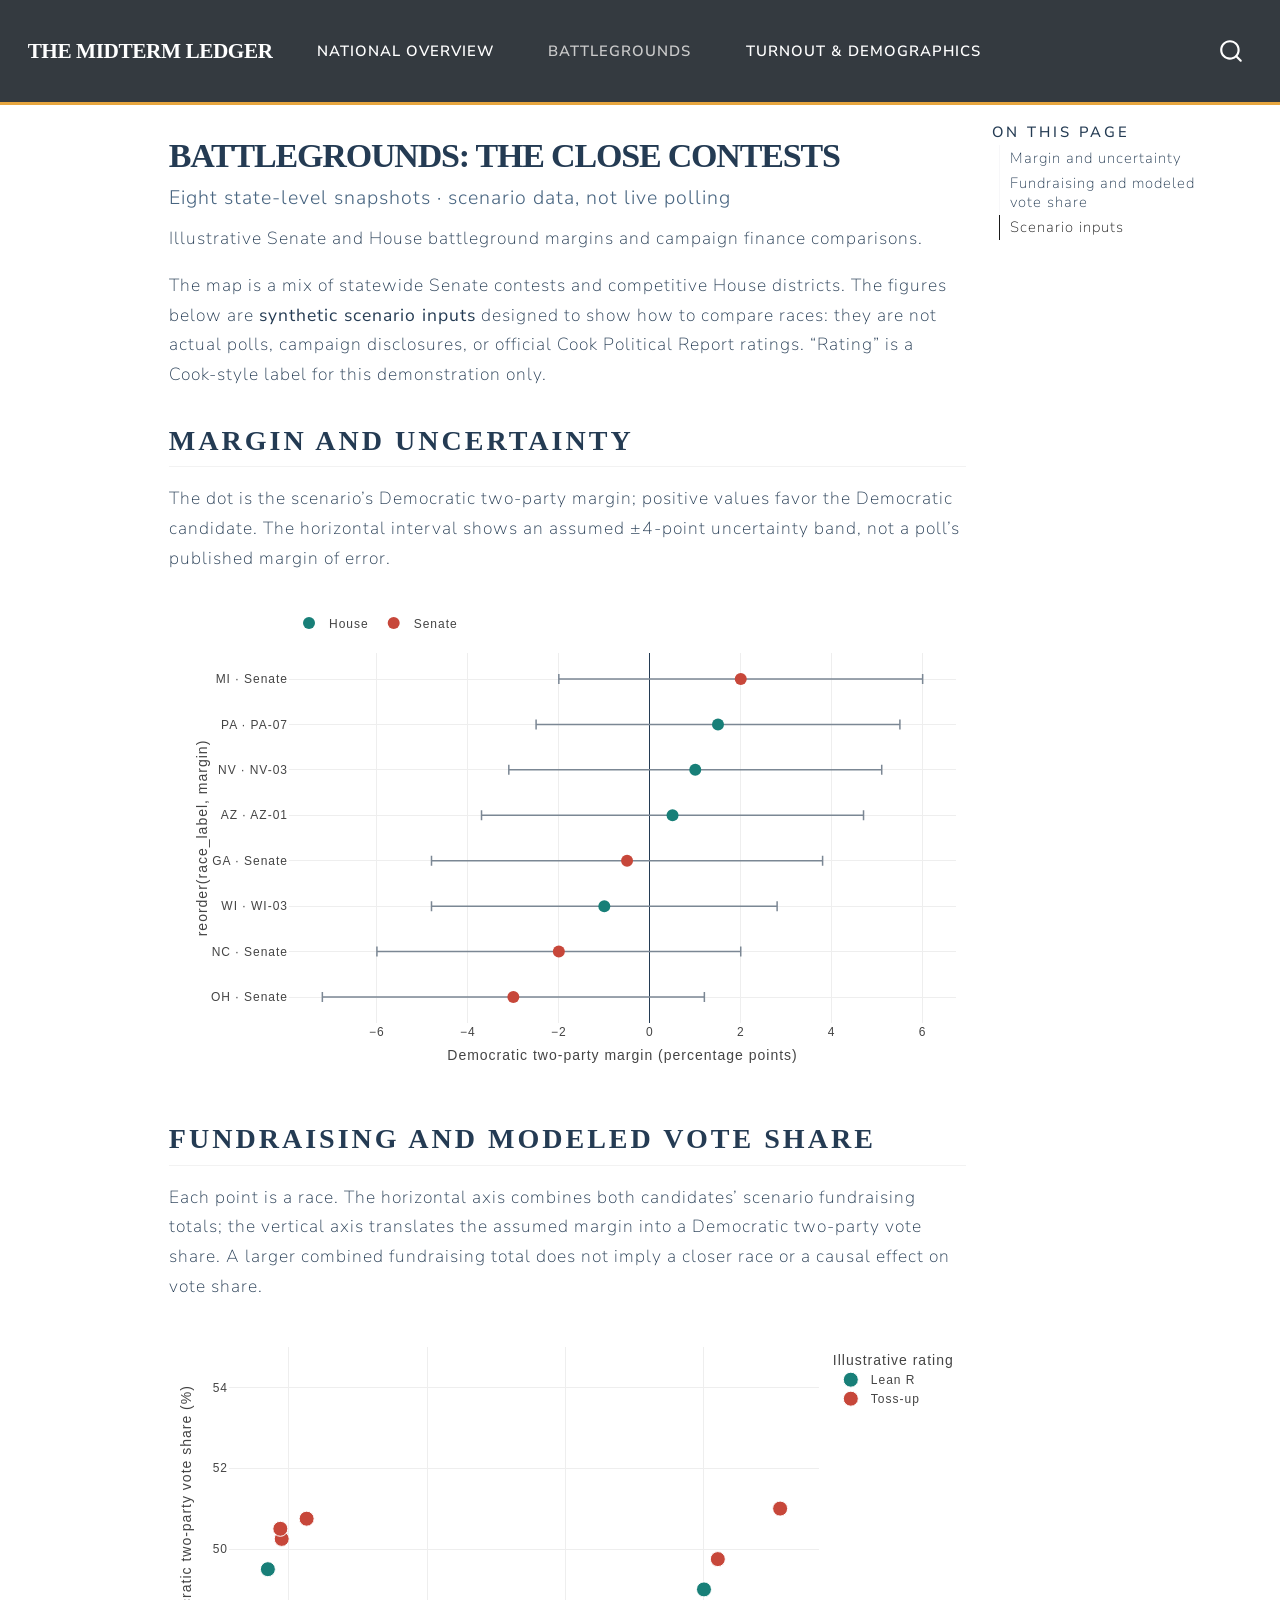
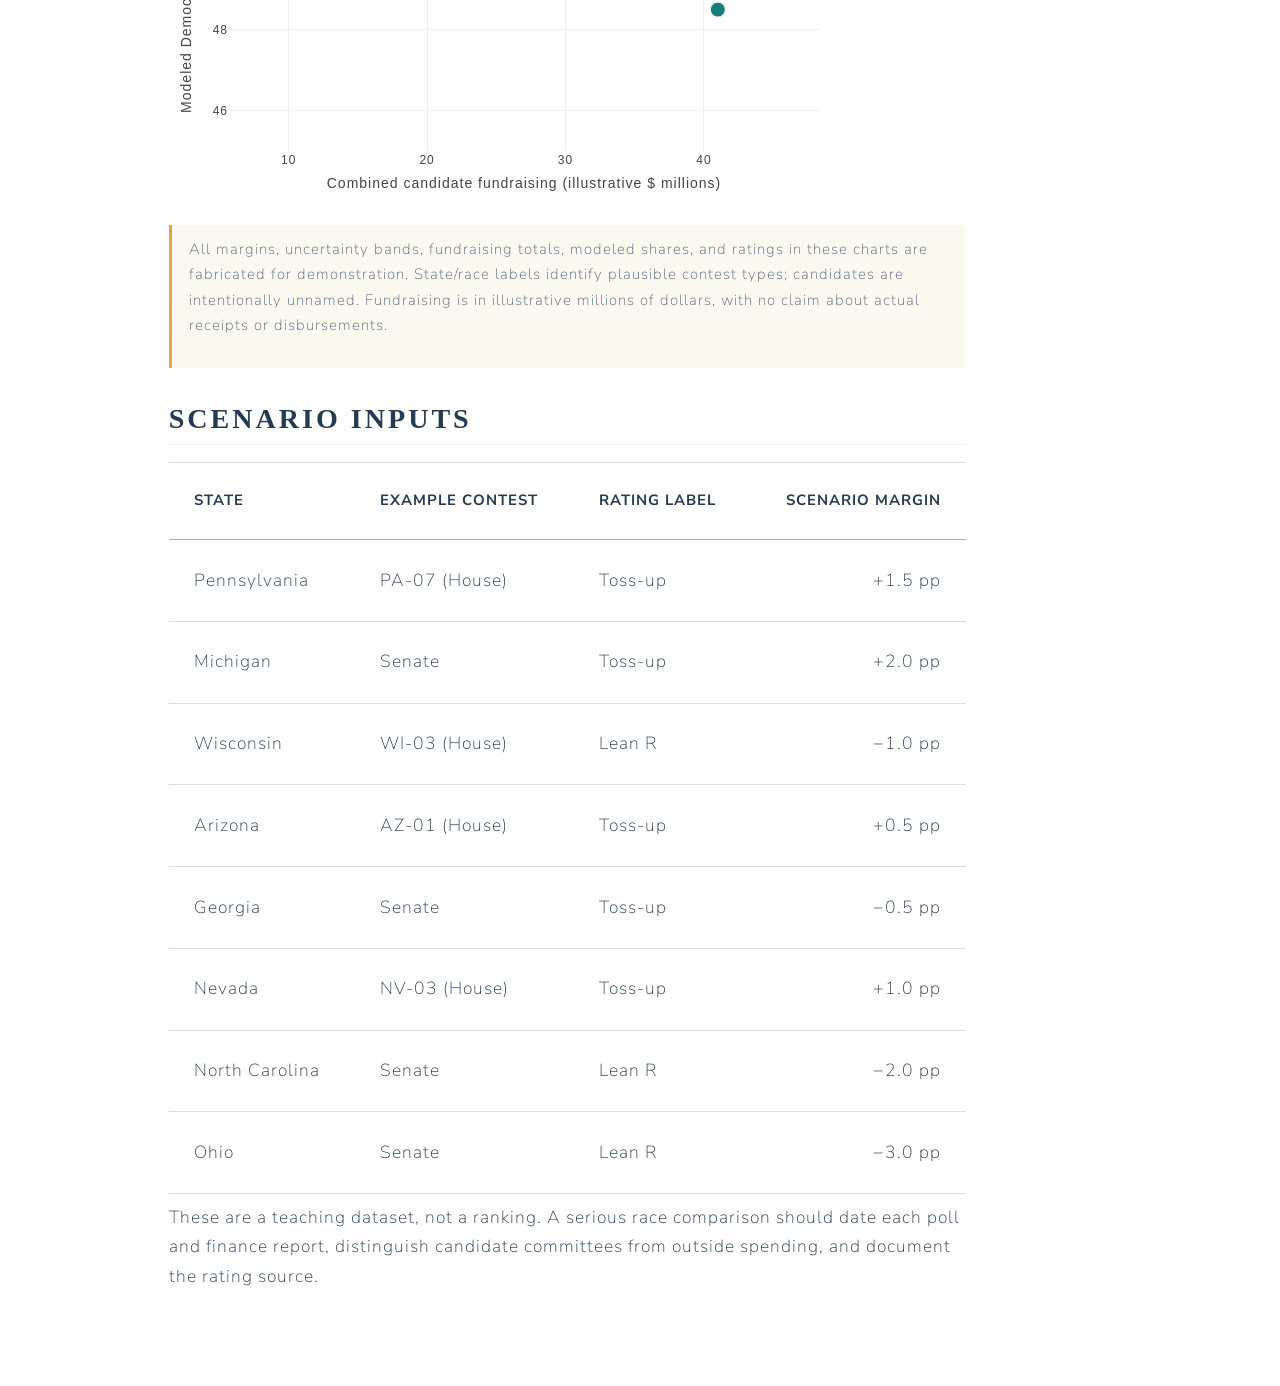
==== docs/swing-states.html @ 1128960f "Build 2026 midterm elections website" ====
<!DOCTYPE html>
<html xmlns="http://www.w3.org/1999/xhtml" lang="en" xml:lang="en"><head>

<meta charset="utf-8">
<meta name="generator" content="quarto-1.10.19">

<meta name="viewport" content="width=device-width, initial-scale=1.0, user-scalable=yes">

<meta name="description" content="Illustrative Senate and House battleground margins and campaign finance comparisons.">

<title>Battlegrounds: the close contests – The Midterm Ledger</title>
<style>
/* Default styles provided by pandoc.
** See https://pandoc.org/MANUAL.html#variables-for-html for config info.
*/
span.smallcaps{font-variant: small-caps;}
div.columns{display: flex; gap: 1.5em;}
div.column{flex: auto;}
@media screen {
div.columns{gap: min(4vw, 1.5em);}
div.column{overflow-x: auto;}
}
div.hanging-indent{margin-left: 1.5em; text-indent: -1.5em;}
ul.task-list{list-style: none;}
ul.task-list li input[type="checkbox"] {
  width: 0.8em;
  margin: 0 0.8em 0.2em -1em; /* quarto-specific, see https://github.com/quarto-dev/quarto-cli/issues/4556 */ 
  vertical-align: middle;
}
</style>


<script src="site_libs/quarto-nav/quarto-nav.js"></script>
<script src="site_libs/quarto-nav/headroom.min.js"></script>
<script src="site_libs/clipboard/clipboard.min.js"></script>
<script src="site_libs/quarto-search/autocomplete.umd.js"></script>
<script src="site_libs/quarto-search/fuse.min.js"></script>
<script src="site_libs/quarto-search/quarto-search.js"></script>
<meta name="quarto:offset" content="./">
<script src="site_libs/quarto-html/quarto.js" type="module"></script>
<script src="site_libs/quarto-html/tabsets/tabsets.js" type="module"></script>
<script src="site_libs/quarto-html/popper.min.js"></script>
<script src="site_libs/quarto-html/tippy.umd.min.js"></script>
<script src="site_libs/quarto-html/anchor.min.js"></script>
<link href="site_libs/quarto-html/tippy.css" rel="stylesheet">
<link href="site_libs/quarto-html/quarto-syntax-highlighting-bf27225e3a48a9273f3daa8f8e829971.css" rel="stylesheet" id="quarto-text-highlighting-styles">
<script src="site_libs/bootstrap/bootstrap.min.js"></script>
<link href="site_libs/bootstrap/bootstrap-icons.css" rel="stylesheet">
<link href="site_libs/bootstrap/bootstrap-d7e0290b3fc2315b96b3f04ffe1fc430.min.css" rel="stylesheet" append-hash="true" id="quarto-bootstrap" data-mode="light">
<script id="quarto-search-options" type="application/json">{
  "location": "navbar",
  "copy-button": false,
  "collapse-after": 3,
  "panel-placement": "end",
  "type": "overlay",
  "limit": 50,
  "keyboard-shortcut": [
    "f",
    "/",
    "s"
  ],
  "show-item-context": false,
  "language": {
    "search-no-results-text": "No results",
    "search-matching-documents-text": "matching documents",
    "search-copy-link-title": "Copy link to search",
    "search-hide-matches-text": "Hide additional matches",
    "search-more-match-text": "more match in this document",
    "search-more-matches-text": "more matches in this document",
    "search-clear-button-title": "Clear",
    "search-text-placeholder": "",
    "search-detached-cancel-button-title": "Cancel",
    "search-submit-button-title": "Submit",
    "search-label": "Search"
  }
}</script>
<link href="site_libs/htmltools-fill-0.5.9/fill.css" rel="stylesheet">
<script src="site_libs/htmlwidgets-1.6.4/htmlwidgets.js"></script>
<script src="site_libs/plotly-binding-4.12.1/plotly.js"></script>
<script src="site_libs/typedarray-0.1/typedarray.min.js"></script>
<script src="site_libs/jquery-3.5.1/jquery.min.js"></script>
<link href="site_libs/crosstalk-1.2.2/css/crosstalk.min.css" rel="stylesheet">
<script src="site_libs/crosstalk-1.2.2/js/crosstalk.min.js"></script>
<link href="site_libs/plotly-htmlwidgets-css-2.25.2/plotly-htmlwidgets.css" rel="stylesheet">
<script src="site_libs/plotly-main-2.25.2/plotly-latest.min.js"></script>


<link rel="stylesheet" href="styles.css">
</head>

<body class="nav-fixed quarto-light">

<div id="quarto-search-results"></div>
  <header id="quarto-header" class="headroom fixed-top">
    <nav class="navbar navbar-expand-lg " data-bs-theme="dark">
      <div class="navbar-container container-fluid">
      <div class="navbar-brand-container mx-auto">
    <a class="navbar-brand" href="./index.html">
    <span class="navbar-title">The Midterm Ledger</span>
    </a>
  </div>
            <div id="quarto-search" class="" title="Search"></div>
          <button class="navbar-toggler" type="button" data-bs-toggle="collapse" data-bs-target="#navbarCollapse" aria-controls="navbarCollapse" role="menu" aria-expanded="false" aria-label="Toggle navigation" onclick="if (window.quartoToggleHeadroom) { window.quartoToggleHeadroom(); }">
  <span class="navbar-toggler-icon"></span>
</button>
          <div class="collapse navbar-collapse" id="navbarCollapse">
            <ul class="navbar-nav navbar-nav-scroll me-auto">
  <li class="nav-item">
    <a class="nav-link" href="./index.html"> 
<span class="menu-text">National overview</span></a>
  </li>  
  <li class="nav-item">
    <a class="nav-link active" href="./swing-states.html" aria-current="page"> 
<span class="menu-text">Battlegrounds</span></a>
  </li>  
  <li class="nav-item">
    <a class="nav-link" href="./turnout-demographics.html"> 
<span class="menu-text">Turnout &amp; demographics</span></a>
  </li>  
</ul>
          </div> <!-- /navcollapse -->
            <div class="quarto-navbar-tools">
</div>
      </div> <!-- /container-fluid -->
    </nav>
</header>
<!-- content -->
<div id="quarto-content" class="quarto-container page-columns page-rows-contents page-layout-article page-navbar">
<!-- sidebar -->
<!-- margin-sidebar -->
    <div id="quarto-margin-sidebar" class="sidebar margin-sidebar">
        <nav id="TOC" role="doc-toc" class="toc-active">
    <h2 id="toc-title">On this page</h2>
   
  <ul>
  <li><a href="#margin-and-uncertainty" id="toc-margin-and-uncertainty" class="nav-link active" data-scroll-target="#margin-and-uncertainty">Margin and uncertainty</a></li>
  <li><a href="#fundraising-and-modeled-vote-share" id="toc-fundraising-and-modeled-vote-share" class="nav-link" data-scroll-target="#fundraising-and-modeled-vote-share">Fundraising and modeled vote share</a></li>
  <li><a href="#scenario-inputs" id="toc-scenario-inputs" class="nav-link" data-scroll-target="#scenario-inputs">Scenario inputs</a></li>
  </ul>
</nav>
    </div>
<!-- main -->
<main class="content" id="quarto-document-content">

<header id="title-block-header" class="quarto-title-block default">
<div class="quarto-title">
<h1 class="title">Battlegrounds: the close contests</h1>
<p class="subtitle lead">Eight state-level snapshots · scenario data, not live polling</p>
</div>

<div>
  <div class="description">
    Illustrative Senate and House battleground margins and campaign finance comparisons.
  </div>
</div>


<div class="quarto-title-meta">

    
  
    
  </div>
  


</header>


<p>The map is a mix of statewide Senate contests and competitive House districts. The figures below are <strong>synthetic scenario inputs</strong> designed to show how to compare races: they are not actual polls, campaign disclosures, or official Cook Political Report ratings. “Rating” is a Cook-style label for this demonstration only.</p>
<section id="margin-and-uncertainty" class="level2">
<h2 class="anchored" data-anchor-id="margin-and-uncertainty">Margin and uncertainty</h2>
<p>The dot is the scenario’s Democratic two-party margin; positive values favor the Democratic candidate. The horizontal interval shows an assumed ±4-point uncertainty band, not a poll’s published margin of error.</p>
<div class="cell">
<div class="cell-output-display">
<div class="plotly html-widget html-fill-item" id="htmlwidget-a8d7ddca98f456af5743" style="width:100%;height:464px;"></div>
<script type="application/json" data-for="htmlwidget-a8d7ddca98f456af5743">{"x":{"visdat":{"238b225c654f":["function () ","plotlyVisDat"]},"cur_data":"238b225c654f","attrs":{"238b225c654f":{"x":{},"y":{},"mode":"markers","error_x":{"type":"data","array":[4,3.7999999999999998,4.2000000000000002,4.0999999999999996,4,4.2999999999999998,4,4.2000000000000002],"visible":true,"color":"#7b8794","thickness":1.5,"width":5},"marker":{"size":12},"text":{},"hoverinfo":"text","color":{},"colors":["#c7473a","#187f78"],"alpha_stroke":1,"sizes":[10,100],"spans":[1,20],"type":"scatter"}},"layout":{"margin":{"b":40,"l":120,"t":25,"r":10},"xaxis":{"domain":[0,1],"automargin":true,"title":"Democratic two-party margin (percentage points)","zeroline":true,"zerolinecolor":"#243b53"},"yaxis":{"domain":[0,1],"automargin":true,"title":"reorder(race_label, margin)","type":"category","categoryorder":"array","categoryarray":["OH · Senate","NC · Senate","WI · WI-03","GA · Senate","AZ · AZ-01","NV · NV-03","PA · PA-07","MI · Senate"]},"legend":{"orientation":"h","x":0,"y":1.1200000000000001},"hovermode":"closest","showlegend":true},"source":"A","config":{"modeBarButtonsToAdd":["hoverclosest","hovercompare"],"showSendToCloud":false,"displayModeBar":false,"responsive":true},"data":[{"x":[1.5,-1,0.5,1],"y":["PA · PA-07","WI · WI-03","AZ · AZ-01","NV · NV-03"],"mode":"markers","error_x":{"color":"#7b8794","type":"data","array":[4,3.7999999999999998,4.2000000000000002,4.0999999999999996],"visible":true,"thickness":1.5,"width":5},"marker":{"color":"rgba(24,127,120,1)","size":12,"line":{"color":"rgba(24,127,120,1)"}},"text":["PA · PA-07<br>Scenario Democratic margin: +1.5 pp<br>Assumed uncertainty: ±4 pp<br>Illustrative rating: Toss-up","WI · WI-03<br>Scenario Democratic margin: -1 pp<br>Assumed uncertainty: ±4.2 pp<br>Illustrative rating: Lean R","AZ · AZ-01<br>Scenario Democratic margin: +0.5 pp<br>Assumed uncertainty: ±4.1 pp<br>Illustrative rating: Toss-up","NV · NV-03<br>Scenario Democratic margin: +1 pp<br>Assumed uncertainty: ±4.3 pp<br>Illustrative rating: Toss-up"],"hoverinfo":["text","text","text","text"],"type":"scatter","name":"House","textfont":{"color":"rgba(24,127,120,1)"},"error_y":{"color":"rgba(24,127,120,1)"},"line":{"color":"rgba(24,127,120,1)"},"xaxis":"x","yaxis":"y","frame":null},{"x":[2,-0.5,-2,-3],"y":["MI · Senate","GA · Senate","NC · Senate","OH · Senate"],"mode":"markers","error_x":{"color":"#7b8794","type":"data","array":[4,4.2999999999999998,4,4.2000000000000002],"visible":true,"thickness":1.5,"width":5},"marker":{"color":"rgba(199,71,58,1)","size":12,"line":{"color":"rgba(199,71,58,1)"}},"text":["MI · Senate<br>Scenario Democratic margin: +2 pp<br>Assumed uncertainty: ±3.8 pp<br>Illustrative rating: Toss-up","GA · Senate<br>Scenario Democratic margin: -0.5 pp<br>Assumed uncertainty: ±4 pp<br>Illustrative rating: Toss-up","NC · Senate<br>Scenario Democratic margin: -2 pp<br>Assumed uncertainty: ±4 pp<br>Illustrative rating: Lean R","OH · Senate<br>Scenario Democratic margin: -3 pp<br>Assumed uncertainty: ±4.2 pp<br>Illustrative rating: Lean R"],"hoverinfo":["text","text","text","text"],"type":"scatter","name":"Senate","textfont":{"color":"rgba(199,71,58,1)"},"error_y":{"color":"rgba(199,71,58,1)"},"line":{"color":"rgba(199,71,58,1)"},"xaxis":"x","yaxis":"y","frame":null}],"highlight":{"on":"plotly_click","persistent":false,"dynamic":false,"selectize":false,"opacityDim":0.20000000000000001,"selected":{"opacity":1},"debounce":0},"shinyEvents":["plotly_hover","plotly_click","plotly_selected","plotly_relayout","plotly_brushed","plotly_brushing","plotly_clickannotation","plotly_doubleclick","plotly_deselect","plotly_afterplot","plotly_sunburstclick"],"base_url":"https://plot.ly"},"evals":[],"jsHooks":[]}</script>
</div>
</div>
</section>
<section id="fundraising-and-modeled-vote-share" class="level2">
<h2 class="anchored" data-anchor-id="fundraising-and-modeled-vote-share">Fundraising and modeled vote share</h2>
<p>Each point is a race. The horizontal axis combines both candidates’ scenario fundraising totals; the vertical axis translates the assumed margin into a Democratic two-party vote share. A larger combined fundraising total does not imply a closer race or a causal effect on vote share.</p>
<div class="cell">
<div class="cell-output-display">
<div class="plotly html-widget html-fill-item" id="htmlwidget-cff902f60a984673f8d8" style="width:100%;height:464px;"></div>
<script type="application/json" data-for="htmlwidget-cff902f60a984673f8d8">{"x":{"visdat":{"238b3934793b":["function () ","plotlyVisDat"]},"cur_data":"238b3934793b","attrs":{"238b3934793b":{"x":{},"y":{},"mode":"markers","text":{},"marker":{"size":15,"line":{"color":"white","width":1}},"hoverinfo":"text","color":{},"colors":["#c7473a","#187f78"],"alpha_stroke":1,"sizes":[10,100],"spans":[1,20],"type":"scatter"}},"layout":{"margin":{"b":40,"l":60,"t":20,"r":10},"xaxis":{"domain":[0,1],"automargin":true,"title":"Combined candidate fundraising (illustrative $ millions)"},"yaxis":{"domain":[0,1],"automargin":true,"title":"Modeled Democratic two-party vote share (%)","range":[45,55]},"legend":{"title":{"text":"Illustrative rating"}},"hovermode":"closest","showlegend":true},"source":"A","config":{"modeBarButtonsToAdd":["hoverclosest","hovercompare"],"showSendToCloud":false,"displayModeBar":false,"responsive":true},"data":[{"x":[8.5,40,41],"y":[49.5,49,48.5],"mode":"markers","text":["WI · WI-03<br>Combined scenario funds: $8.5m<br>Modeled Democratic share: 49.5%<br>Democratic funds: $3.8m<br>Republican funds: $4.7m","NC · Senate<br>Combined scenario funds: $40m<br>Modeled Democratic share: 49%<br>Democratic funds: $17m<br>Republican funds: $23m","OH · Senate<br>Combined scenario funds: $41m<br>Modeled Democratic share: 48.5%<br>Democratic funds: $15m<br>Republican funds: $26m"],"marker":{"color":"rgba(24,127,120,1)","size":15,"line":{"color":"white","width":1}},"hoverinfo":["text","text","text"],"type":"scatter","name":"Lean R","textfont":{"color":"rgba(24,127,120,1)"},"error_y":{"color":"rgba(24,127,120,1)"},"error_x":{"color":"rgba(24,127,120,1)"},"line":{"color":"rgba(24,127,120,1)"},"xaxis":"x","yaxis":"y","frame":null},{"x":[11.300000000000001,45.5,9.5,41,9.4000000000000004],"y":[50.75,51,50.25,49.75,50.5],"mode":"markers","text":["PA · PA-07<br>Combined scenario funds: $11.3m<br>Modeled Democratic share: 50.8%<br>Democratic funds: $5.2m<br>Republican funds: $6.1m","MI · Senate<br>Combined scenario funds: $45.5m<br>Modeled Democratic share: 51%<br>Democratic funds: $24m<br>Republican funds: $21.5m","AZ · AZ-01<br>Combined scenario funds: $9.5m<br>Modeled Democratic share: 50.2%<br>Democratic funds: $4.5m<br>Republican funds: $5m","GA · Senate<br>Combined scenario funds: $41m<br>Modeled Democratic share: 49.8%<br>Democratic funds: $19m<br>Republican funds: $22m","NV · NV-03<br>Combined scenario funds: $9.4m<br>Modeled Democratic share: 50.5%<br>Democratic funds: $5m<br>Republican funds: $4.4m"],"marker":{"color":"rgba(199,71,58,1)","size":15,"line":{"color":"white","width":1}},"hoverinfo":["text","text","text","text","text"],"type":"scatter","name":"Toss-up","textfont":{"color":"rgba(199,71,58,1)"},"error_y":{"color":"rgba(199,71,58,1)"},"error_x":{"color":"rgba(199,71,58,1)"},"line":{"color":"rgba(199,71,58,1)"},"xaxis":"x","yaxis":"y","frame":null}],"highlight":{"on":"plotly_click","persistent":false,"dynamic":false,"selectize":false,"opacityDim":0.20000000000000001,"selected":{"opacity":1},"debounce":0},"shinyEvents":["plotly_hover","plotly_click","plotly_selected","plotly_relayout","plotly_brushed","plotly_brushing","plotly_clickannotation","plotly_doubleclick","plotly_deselect","plotly_afterplot","plotly_sunburstclick"],"base_url":"https://plot.ly"},"evals":[],"jsHooks":[]}</script>
</div>
</div>
<div class="source-note">
<p>All margins, uncertainty bands, fundraising totals, modeled shares, and ratings in these charts are fabricated for demonstration. State/race labels identify plausible contest types; candidates are intentionally unnamed. Fundraising is in illustrative millions of dollars, with no claim about actual receipts or disbursements.</p>
</div>
</section>
<section id="scenario-inputs" class="level2">
<h2 class="anchored" data-anchor-id="scenario-inputs">Scenario inputs</h2>
<table class="caption-top table">
<thead>
<tr class="header">
<th style="text-align: left;">State</th>
<th style="text-align: left;">Example contest</th>
<th style="text-align: left;">Rating label</th>
<th style="text-align: right;">Scenario margin</th>
</tr>
</thead>
<tbody>
<tr class="odd">
<td style="text-align: left;">Pennsylvania</td>
<td style="text-align: left;">PA-07 (House)</td>
<td style="text-align: left;">Toss-up</td>
<td style="text-align: right;">+1.5 pp</td>
</tr>
<tr class="even">
<td style="text-align: left;">Michigan</td>
<td style="text-align: left;">Senate</td>
<td style="text-align: left;">Toss-up</td>
<td style="text-align: right;">+2.0 pp</td>
</tr>
<tr class="odd">
<td style="text-align: left;">Wisconsin</td>
<td style="text-align: left;">WI-03 (House)</td>
<td style="text-align: left;">Lean R</td>
<td style="text-align: right;">−1.0 pp</td>
</tr>
<tr class="even">
<td style="text-align: left;">Arizona</td>
<td style="text-align: left;">AZ-01 (House)</td>
<td style="text-align: left;">Toss-up</td>
<td style="text-align: right;">+0.5 pp</td>
</tr>
<tr class="odd">
<td style="text-align: left;">Georgia</td>
<td style="text-align: left;">Senate</td>
<td style="text-align: left;">Toss-up</td>
<td style="text-align: right;">−0.5 pp</td>
</tr>
<tr class="even">
<td style="text-align: left;">Nevada</td>
<td style="text-align: left;">NV-03 (House)</td>
<td style="text-align: left;">Toss-up</td>
<td style="text-align: right;">+1.0 pp</td>
</tr>
<tr class="odd">
<td style="text-align: left;">North Carolina</td>
<td style="text-align: left;">Senate</td>
<td style="text-align: left;">Lean R</td>
<td style="text-align: right;">−2.0 pp</td>
</tr>
<tr class="even">
<td style="text-align: left;">Ohio</td>
<td style="text-align: left;">Senate</td>
<td style="text-align: left;">Lean R</td>
<td style="text-align: right;">−3.0 pp</td>
</tr>
</tbody>
</table>
<p>These are a teaching dataset, not a ranking. A serious race comparison should date each poll and finance report, distinguish candidate committees from outside spending, and document the rating source.</p>


</section>

</main> <!-- /main -->
<script id="quarto-html-after-body" type="application/javascript">
  window.document.addEventListener("DOMContentLoaded", function (event) {
    const icon = "";
    const anchorJS = new window.AnchorJS();
    anchorJS.options = {
      placement: 'right',
      icon: icon
    };
    anchorJS.add('.anchored');
    const isCodeAnnotation = (el) => {
      for (const clz of el.classList) {
        if (clz.startsWith('code-annotation-')) {                     
          return true;
        }
      }
      return false;
    }
    const onCopySuccess = function(e) {
      // button target
      const button = e.trigger;
      // don't keep focus
      button.blur();
      // flash "checked"
      button.classList.add('code-copy-button-checked');
      var currentTitle = button.getAttribute("title");
      button.setAttribute("title", "Copied!");
      let tooltip;
      if (window.bootstrap) {
        button.setAttribute("data-bs-toggle", "tooltip");
        button.setAttribute("data-bs-placement", "left");
        button.setAttribute("data-bs-title", "Copied!");
        tooltip = new bootstrap.Tooltip(button, 
          { trigger: "manual", 
            customClass: "code-copy-button-tooltip",
            offset: [0, -8]});
        tooltip.show();    
      }
      setTimeout(function() {
        if (tooltip) {
          tooltip.hide();
          button.removeAttribute("data-bs-title");
          button.removeAttribute("data-bs-toggle");
          button.removeAttribute("data-bs-placement");
        }
        button.setAttribute("title", currentTitle);
        button.classList.remove('code-copy-button-checked');
      }, 1000);
      // clear code selection
      e.clearSelection();
    }
    const getTextToCopy = function(trigger) {
      const outerScaffold = trigger.parentElement.cloneNode(true);
      const codeEl = outerScaffold.querySelector('code');
      for (const childEl of codeEl.children) {
        if (isCodeAnnotation(childEl)) {
          childEl.remove();
        }
      }
      return codeEl.innerText;
    }
    const clipboard = new window.ClipboardJS('.code-copy-button:not([data-in-quarto-modal])', {
      text: getTextToCopy
    });
    clipboard.on('success', onCopySuccess);
    if (window.document.getElementById('quarto-embedded-source-code-modal')) {
      const clipboardModal = new window.ClipboardJS('.code-copy-button[data-in-quarto-modal]', {
        text: getTextToCopy,
        container: window.document.getElementById('quarto-embedded-source-code-modal')
      });
      clipboardModal.on('success', onCopySuccess);
    }
      var localhostRegex = new RegExp(/^(?:http|https):\/\/localhost\:?[0-9]*\//);
      var mailtoRegex = new RegExp(/^mailto:/);
        var filterRegex = new RegExp('/' + window.location.host + '/');
      var isInternal = (href) => {
          return filterRegex.test(href) || localhostRegex.test(href) || mailtoRegex.test(href);
      }
      // Inspect non-navigation links and adorn them if external
     var links = window.document.querySelectorAll('a[href]:not(.nav-link):not(.navbar-brand):not(.toc-action):not(.sidebar-link):not(.sidebar-item-toggle):not(.pagination-link):not(.no-external):not([aria-hidden]):not(.dropdown-item):not(.quarto-navigation-tool):not(.about-link)');
      for (var i=0; i<links.length; i++) {
        const link = links[i];
        if (!isInternal(link.href)) {
          // undo the damage that might have been done by quarto-nav.js in the case of
          // links that we want to consider external
          if (link.dataset.originalHref !== undefined) {
            link.href = link.dataset.originalHref;
          }
        }
      }
    function tippyHover(el, contentFn, onTriggerFn, onUntriggerFn) {
      const config = {
        allowHTML: true,
        maxWidth: 500,
        delay: 100,
        arrow: false,
        appendTo: function(el) {
            return el.parentElement;
        },
        interactive: true,
        interactiveBorder: 10,
        theme: 'quarto',
        placement: 'bottom-start',
      };
      if (contentFn) {
        config.content = contentFn;
      }
      if (onTriggerFn) {
        config.onTrigger = onTriggerFn;
      }
      if (onUntriggerFn) {
        config.onUntrigger = onUntriggerFn;
      }
      window.tippy(el, config); 
    }
    const noterefs = window.document.querySelectorAll('a[role="doc-noteref"]');
    for (var i=0; i<noterefs.length; i++) {
      const ref = noterefs[i];
      tippyHover(ref, function() {
        // use id or data attribute instead here
        let href = ref.getAttribute('data-footnote-href') || ref.getAttribute('href');
        try { href = new URL(href).hash; } catch {}
        const id = href.replace(/^#\/?/, "");
        const note = window.document.getElementById(id);
        if (note) {
          return note.innerHTML;
        } else {
          return "";
        }
      });
    }
    const xrefs = window.document.querySelectorAll('a.quarto-xref');
    const processXRef = (id, note) => {
      // Strip column container classes
      const stripColumnClz = (el) => {
        el.classList.remove("page-full", "page-columns");
        if (el.children) {
          for (const child of el.children) {
            stripColumnClz(child);
          }
        }
      }
      stripColumnClz(note)
      if (id === null || id.startsWith('sec-')) {
        // Special case sections, only their first couple elements
        const container = document.createElement("div");
        if (note.children && note.children.length > 2) {
          container.appendChild(note.children[0].cloneNode(true));
          for (let i = 1; i < note.children.length; i++) {
            const child = note.children[i];
            if (child.tagName === "P" && child.innerText === "") {
              continue;
            } else {
              container.appendChild(child.cloneNode(true));
              break;
            }
          }
          if (window.Quarto?.typesetMath) {
            window.Quarto.typesetMath(container);
          }
          return container.innerHTML
        } else {
          if (window.Quarto?.typesetMath) {
            window.Quarto.typesetMath(note);
          }
          return note.innerHTML;
        }
      } else {
        // Remove any anchor links if they are present
        const anchorLink = note.querySelector('a.anchorjs-link');
        if (anchorLink) {
          anchorLink.remove();
        }
        if (window.Quarto?.typesetMath) {
          window.Quarto.typesetMath(note);
        }
        if (note.classList.contains("callout")) {
          return note.outerHTML;
        } else {
          return note.innerHTML;
        }
      }
    }
    for (var i=0; i<xrefs.length; i++) {
      const xref = xrefs[i];
      tippyHover(xref, undefined, function(instance) {
        instance.disable();
        let url = xref.getAttribute('href');
        let hash = undefined; 
        if (url.startsWith('#')) {
          hash = url;
        } else {
          try { hash = new URL(url).hash; } catch {}
        }
        if (hash) {
          const id = hash.replace(/^#\/?/, "");
          const note = window.document.getElementById(id);
          if (note !== null) {
            try {
              const html = processXRef(id, note.cloneNode(true));
              instance.setContent(html);
            } finally {
              instance.enable();
              instance.show();
            }
          } else {
            // See if we can fetch this
            fetch(url.split('#')[0])
            .then(res => res.text())
            .then(html => {
              const parser = new DOMParser();
              const htmlDoc = parser.parseFromString(html, "text/html");
              const note = htmlDoc.getElementById(id);
              if (note !== null) {
                const html = processXRef(id, note);
                instance.setContent(html);
              } 
            }).finally(() => {
              instance.enable();
              instance.show();
            });
          }
        } else {
          // See if we can fetch a full url (with no hash to target)
          // This is a special case and we should probably do some content thinning / targeting
          fetch(url)
          .then(res => res.text())
          .then(html => {
            const parser = new DOMParser();
            const htmlDoc = parser.parseFromString(html, "text/html");
            const note = htmlDoc.querySelector('main.content');
            if (note !== null) {
              // This should only happen for chapter cross references
              // (since there is no id in the URL)
              // remove the first header
              if (note.children.length > 0 && note.children[0].tagName === "HEADER") {
                note.children[0].remove();
              }
              const html = processXRef(null, note);
              instance.setContent(html);
            } 
          }).finally(() => {
            instance.enable();
            instance.show();
          });
        }
      }, function(instance) {
      });
    }
        let selectedAnnoteEl;
        const selectorForAnnotation = ( cell, annotation) => {
          let cellAttr = 'data-code-cell="' + cell + '"';
          let lineAttr = 'data-code-annotation="' +  annotation + '"';
          const selector = 'span[' + cellAttr + '][' + lineAttr + ']';
          return selector;
        }
        const selectCodeLines = (annoteEl) => {
          const doc = window.document;
          const targetCell = annoteEl.getAttribute("data-target-cell");
          const targetAnnotation = annoteEl.getAttribute("data-target-annotation");
          const annoteSpan = window.document.querySelector(selectorForAnnotation(targetCell, targetAnnotation));
          const lines = annoteSpan.getAttribute("data-code-lines").split(",");
          const lineIds = lines.map((line) => {
            return targetCell + "-" + line;
          })
          let top = null;
          let height = null;
          let parent = null;
          if (lineIds.length > 0) {
              //compute the position of the single el (top and bottom and make a div)
              const el = window.document.getElementById(lineIds[0]);
              top = el.offsetTop;
              height = el.offsetHeight;
              parent = el.parentElement.parentElement;
            if (lineIds.length > 1) {
              const lastEl = window.document.getElementById(lineIds[lineIds.length - 1]);
              const bottom = lastEl.offsetTop + lastEl.offsetHeight;
              height = bottom - top;
            }
            if (top !== null && height !== null && parent !== null) {
              // cook up a div (if necessary) and position it 
              let div = window.document.getElementById("code-annotation-line-highlight");
              if (div === null) {
                div = window.document.createElement("div");
                div.setAttribute("id", "code-annotation-line-highlight");
                div.style.position = 'absolute';
                parent.appendChild(div);
              }
              div.style.top = top - 2 + "px";
              div.style.height = height + 4 + "px";
              div.style.left = 0;
              let gutterDiv = window.document.getElementById("code-annotation-line-highlight-gutter");
              if (gutterDiv === null) {
                gutterDiv = window.document.createElement("div");
                gutterDiv.setAttribute("id", "code-annotation-line-highlight-gutter");
                gutterDiv.style.position = 'absolute';
                const codeCell = window.document.getElementById(targetCell);
                const gutter = codeCell.querySelector('.code-annotation-gutter');
                gutter.appendChild(gutterDiv);
              }
              gutterDiv.style.top = top - 2 + "px";
              gutterDiv.style.height = height + 4 + "px";
            }
            selectedAnnoteEl = annoteEl;
          }
        };
        const unselectCodeLines = () => {
          const elementsIds = ["code-annotation-line-highlight", "code-annotation-line-highlight-gutter"];
          elementsIds.forEach((elId) => {
            const div = window.document.getElementById(elId);
            if (div) {
              div.remove();
            }
          });
          selectedAnnoteEl = undefined;
        };
          // Handle positioning of the toggle
      window.addEventListener(
        "resize",
        throttle(() => {
          elRect = undefined;
          if (selectedAnnoteEl) {
            selectCodeLines(selectedAnnoteEl);
          }
        }, 10)
      );
      function throttle(fn, ms) {
      let throttle = false;
      let timer;
        return (...args) => {
          if(!throttle) { // first call gets through
              fn.apply(this, args);
              throttle = true;
          } else { // all the others get throttled
              if(timer) clearTimeout(timer); // cancel #2
              timer = setTimeout(() => {
                fn.apply(this, args);
                timer = throttle = false;
              }, ms);
          }
        };
      }
        // Attach click handler to the DT
        const annoteDls = window.document.querySelectorAll('dt[data-target-cell]');
        for (const annoteDlNode of annoteDls) {
          annoteDlNode.addEventListener('click', (event) => {
            const clickedEl = event.target;
            if (clickedEl !== selectedAnnoteEl) {
              unselectCodeLines();
              const activeEl = window.document.querySelector('dt[data-target-cell].code-annotation-active');
              if (activeEl) {
                activeEl.classList.remove('code-annotation-active');
              }
              selectCodeLines(clickedEl);
              clickedEl.classList.add('code-annotation-active');
            } else {
              // Unselect the line
              unselectCodeLines();
              clickedEl.classList.remove('code-annotation-active');
            }
          });
        }
    const findCites = (el) => {
      const parentEl = el.parentElement;
      if (parentEl) {
        const cites = parentEl.dataset.cites;
        if (cites) {
          return {
            el,
            cites: cites.split(' ')
          };
        } else {
          return findCites(el.parentElement)
        }
      } else {
        return undefined;
      }
    };
    var bibliorefs = window.document.querySelectorAll('a[role="doc-biblioref"]');
    for (var i=0; i<bibliorefs.length; i++) {
      const ref = bibliorefs[i];
      const citeInfo = findCites(ref);
      if (citeInfo) {
        tippyHover(citeInfo.el, function() {
          var popup = window.document.createElement('div');
          citeInfo.cites.forEach(function(cite) {
            var citeDiv = window.document.createElement('div');
            citeDiv.classList.add('hanging-indent');
            citeDiv.classList.add('csl-entry');
            var biblioDiv = window.document.getElementById('ref-' + cite);
            if (biblioDiv) {
              citeDiv.innerHTML = biblioDiv.innerHTML;
            }
            popup.appendChild(citeDiv);
          });
          return popup.innerHTML;
        });
      }
    }
  });
  </script>
</div> <!-- /content -->




</body></html>
---- docs/site_libs/quarto-html/tippy.css ----
.tippy-box[data-animation=fade][data-state=hidden]{opacity:0}[data-tippy-root]{max-width:calc(100vw - 10px)}.tippy-box{position:relative;background-color:#333;color:#fff;border-radius:4px;font-size:14px;line-height:1.4;white-space:normal;outline:0;transition-property:transform,visibility,opacity}.tippy-box[data-placement^=top]>.tippy-arrow{bottom:0}.tippy-box[data-placement^=top]>.tippy-arrow:before{bottom:-7px;left:0;border-width:8px 8px 0;border-top-color:initial;transform-origin:center top}.tippy-box[data-placement^=bottom]>.tippy-arrow{top:0}.tippy-box[data-placement^=bottom]>.tippy-arrow:before{top:-7px;left:0;border-width:0 8px 8px;border-bottom-color:initial;transform-origin:center bottom}.tippy-box[data-placement^=left]>.tippy-arrow{right:0}.tippy-box[data-placement^=left]>.tippy-arrow:before{border-width:8px 0 8px 8px;border-left-color:initial;right:-7px;transform-origin:center left}.tippy-box[data-placement^=right]>.tippy-arrow{left:0}.tippy-box[data-placement^=right]>.tippy-arrow:before{left:-7px;border-width:8px 8px 8px 0;border-right-color:initial;transform-origin:center right}.tippy-box[data-inertia][data-state=visible]{transition-timing-function:cubic-bezier(.54,1.5,.38,1.11)}.tippy-arrow{width:16px;height:16px;color:#333}.tippy-arrow:before{content:"";position:absolute;border-color:transparent;border-style:solid}.tippy-content{position:relative;padding:5px 9px;z-index:1}
---- docs/site_libs/quarto-html/quarto-syntax-highlighting-bf27225e3a48a9273f3daa8f8e829971.css ----
/* quarto syntax highlight colors */
:root {
  --quarto-hl-ot-color: #003B4F;
  --quarto-hl-at-color: #657422;
  --quarto-hl-ss-color: #20794D;
  --quarto-hl-an-color: #5E5E5E;
  --quarto-hl-fu-color: #4758AB;
  --quarto-hl-st-color: #20794D;
  --quarto-hl-cf-color: #003B4F;
  --quarto-hl-op-color: #5E5E5E;
  --quarto-hl-er-color: #AD0000;
  --quarto-hl-bn-color: #AD0000;
  --quarto-hl-al-color: #AD0000;
  --quarto-hl-va-color: #111111;
  --quarto-hl-bu-color: inherit;
  --quarto-hl-ex-color: inherit;
  --quarto-hl-pp-color: #AD0000;
  --quarto-hl-in-color: #5E5E5E;
  --quarto-hl-vs-color: #20794D;
  --quarto-hl-wa-color: #5E5E5E;
  --quarto-hl-do-color: #5E5E5E;
  --quarto-hl-im-color: #00769E;
  --quarto-hl-ch-color: #20794D;
  --quarto-hl-dt-color: #AD0000;
  --quarto-hl-fl-color: #AD0000;
  --quarto-hl-co-color: #5E5E5E;
  --quarto-hl-cv-color: #5E5E5E;
  --quarto-hl-cn-color: #8f5902;
  --quarto-hl-sc-color: #5E5E5E;
  --quarto-hl-dv-color: #AD0000;
  --quarto-hl-kw-color: #003B4F;
}

/* other quarto variables */
:root {
  --quarto-font-monospace: SFMono-Regular, Menlo, Monaco, Consolas, "Liberation Mono", "Courier New", monospace;
}

/* syntax highlight based on Pandoc's rules */
pre > code.sourceCode > span {
  color: #003B4F;
}

code.sourceCode > span {
  color: #003B4F;
}

div.sourceCode,
div.sourceCode pre.sourceCode {
  color: #003B4F;
}

/* Normal */
code span {
  color: #003B4F;
}

/* Alert */
code span.al {
  color: #AD0000;
  font-style: inherit;
}

/* Annotation */
code span.an {
  color: #5E5E5E;
  font-style: inherit;
}

/* Attribute */
code span.at {
  color: #657422;
  font-style: inherit;
}

/* BaseN */
code span.bn {
  color: #AD0000;
  font-style: inherit;
}

/* BuiltIn */
code span.bu {
  font-style: inherit;
}

/* ControlFlow */
code span.cf {
  color: #003B4F;
  font-weight: bold;
  font-style: inherit;
}

/* Char */
code span.ch {
  color: #20794D;
  font-style: inherit;
}

/* Constant */
code span.cn {
  color: #8f5902;
  font-style: inherit;
}

/* Comment */
code span.co {
  color: #5E5E5E;
  font-style: inherit;
}

/* CommentVar */
code span.cv {
  color: #5E5E5E;
  font-style: italic;
}

/* Documentation */
code span.do {
  color: #5E5E5E;
  font-style: italic;
}

/* DataType */
code span.dt {
  color: #AD0000;
  font-style: inherit;
}

/* DecVal */
code span.dv {
  color: #AD0000;
  font-style: inherit;
}

/* Error */
code span.er {
  color: #AD0000;
  font-style: inherit;
}

/* Extension */
code span.ex {
  font-style: inherit;
}

/* Float */
code span.fl {
  color: #AD0000;
  font-style: inherit;
}

/* Function */
code span.fu {
  color: #4758AB;
  font-style: inherit;
}

/* Import */
code span.im {
  color: #00769E;
  font-style: inherit;
}

/* Information */
code span.in {
  color: #5E5E5E;
  font-style: inherit;
}

/* Keyword */
code span.kw {
  color: #003B4F;
  font-weight: bold;
  font-style: inherit;
}

/* Operator */
code span.op {
  color: #5E5E5E;
  font-style: inherit;
}

/* Other */
code span.ot {
  color: #003B4F;
  font-style: inherit;
}

/* Preprocessor */
code span.pp {
  color: #AD0000;
  font-style: inherit;
}

/* SpecialChar */
code span.sc {
  color: #5E5E5E;
  font-style: inherit;
}

/* SpecialString */
code span.ss {
  color: #20794D;
  font-style: inherit;
}

/* String */
code span.st {
  color: #20794D;
  font-style: inherit;
}

/* Variable */
code span.va {
  color: #111111;
  font-style: inherit;
}

/* VerbatimString */
code span.vs {
  color: #20794D;
  font-style: inherit;
}

/* Warning */
code span.wa {
  color: #5E5E5E;
  font-style: italic;
}

.prevent-inlining {
  content: "</";
}

/*# sourceMappingURL=8be38f48d34c45af72792cbd699585e7.css.map */
---- docs/site_libs/htmltools-fill-0.5.9/fill.css ----
@layer htmltools {
  .html-fill-container {
    display: flex;
    flex-direction: column;
    /* Prevent the container from expanding vertically or horizontally beyond its
    parent's constraints. */
    min-height: 0;
    min-width: 0;
  }
  .html-fill-container > .html-fill-item {
    /* Fill items can grow and shrink freely within
    available vertical space in fillable container */
    flex: 1 1 auto;
    min-height: 0;
    min-width: 0;
  }
  .html-fill-container > :not(.html-fill-item) {
    /* Prevent shrinking or growing of non-fill items */
    flex: 0 0 auto;
  }
}
---- docs/site_libs/crosstalk-1.2.2/css/crosstalk.min.css ----
.container-fluid.crosstalk-bscols{margin-left:-30px;margin-right:-30px;white-space:normal}body>.container-fluid.crosstalk-bscols{margin-left:auto;margin-right:auto}.crosstalk-input-checkboxgroup .crosstalk-options-group .crosstalk-options-column{display:inline-block;padding-right:12px;vertical-align:top}@media only screen and (max-width: 480px){.crosstalk-input-checkboxgroup .crosstalk-options-group .crosstalk-options-column{display:block;padding-right:inherit}}.crosstalk-input{margin-bottom:15px}.crosstalk-input .control-label{margin-bottom:0;vertical-align:middle}.crosstalk-input input[type="checkbox"]{margin:4px 0 0;margin-top:1px;line-height:normal}.crosstalk-input .checkbox{position:relative;display:block;margin-top:10px;margin-bottom:10px}.crosstalk-input .checkbox>label{padding-left:20px;margin-bottom:0;font-weight:400;cursor:pointer}.crosstalk-input .checkbox input[type="checkbox"],.crosstalk-input .checkbox-inline input[type="checkbox"]{position:absolute;margin-top:2px;margin-left:-20px}.crosstalk-input .checkbox+.checkbox{margin-top:-5px}.crosstalk-input .checkbox-inline{position:relative;display:inline-block;padding-left:20px;margin-bottom:0;font-weight:400;vertical-align:middle;cursor:pointer}.crosstalk-input .checkbox-inline+.checkbox-inline{margin-top:0;margin-left:10px}
---- docs/site_libs/plotly-htmlwidgets-css-2.25.2/plotly-htmlwidgets.css ----
/*
just here so that plotly works
correctly with ioslides.
see https://github.com/ropensci/plotly/issues/463
*/

slide:not(.current) .plotly.html-widget{
  display: none;
}
---- docs/styles.css ----
:root {
  --ink: #243b53;
  --muted: #627d98;
  --accent: #187f78;
  --warm: #c7473a;
  --paper: #f5f6f4;
  --rule: #d9e2ec;
}

body {
  color: #243b53;
  background: #fff;
  font-size: 1.03rem;
  line-height: 1.7;
}

.navbar {
  border-bottom: 3px solid #e7a63f;
}

.navbar-brand {
  font-family: Georgia, "Times New Roman", serif;
  font-weight: 700;
  letter-spacing: -0.02em;
}

h1,
h2,
h3 {
  color: var(--ink);
  font-family: Georgia, "Times New Roman", serif;
}

h1 {
  letter-spacing: -0.035em;
}

.quarto-title-meta,
.subtitle {
  color: var(--muted);
}

.lead {
  max-width: 62rem;
  margin: 1.25rem 0 2rem;
  color: #486581;
  font-size: 1.15rem;
}

.kpi-grid {
  display: grid;
  grid-template-columns: repeat(3, minmax(0, 1fr));
  gap: 1rem;
  margin: 1.5rem 0 2.5rem;
}

.kpi-card {
  min-height: 145px;
  padding: 1.25rem 1.4rem;
  border: 1px solid var(--rule);
  border-top: 4px solid var(--accent);
  border-radius: 0.35rem;
  background: var(--paper);
  box-shadow: 0 3px 12px rgb(36 59 83 / 6%);
}

.kpi-label,
.kpi-note {
  display: block;
  color: var(--muted);
  font-size: 0.87rem;
}

.kpi-label {
  font-weight: 700;
  letter-spacing: 0.035em;
  text-transform: uppercase;
}

.kpi-value {
  display: block;
  margin: 0.15rem 0;
  color: var(--ink);
  font-family: Georgia, "Times New Roman", serif;
  font-size: 2.5rem;
  font-weight: 700;
  line-height: 1.15;
}

.kpi-note {
  line-height: 1.4;
}

.source-note {
  margin: 0.5rem 0 2rem;
  padding: 0.7rem 1rem;
  border-left: 3px solid #e7a63f;
  background: #fbf8f0;
  color: #52667a;
  font-size: 0.88rem;
}

.callout {
  border-radius: 0.35rem;
}

.plotly,
.html-widget {
  max-width: 100%;
  margin: 0.5rem 0 1.5rem;
}

.dataTables_wrapper {
  margin: 1.25rem 0 2rem;
  color: var(--ink);
  font-size: 0.93rem;
}

table.dataTable thead th {
  border-bottom: 2px solid var(--ink) !important;
  color: var(--ink);
  font-weight: 700;
}

table.dataTable tbody tr:nth-child(even) {
  background-color: #f5f6f4;
}

.dataTables_filter input,
.dataTables_length select {
  border: 1px solid var(--rule);
  border-radius: 0.25rem;
  padding: 0.3rem 0.45rem;
}

@media (max-width: 700px) {
  .kpi-grid {
    grid-template-columns: 1fr;
  }

  .kpi-card {
    min-height: auto;
  }
}
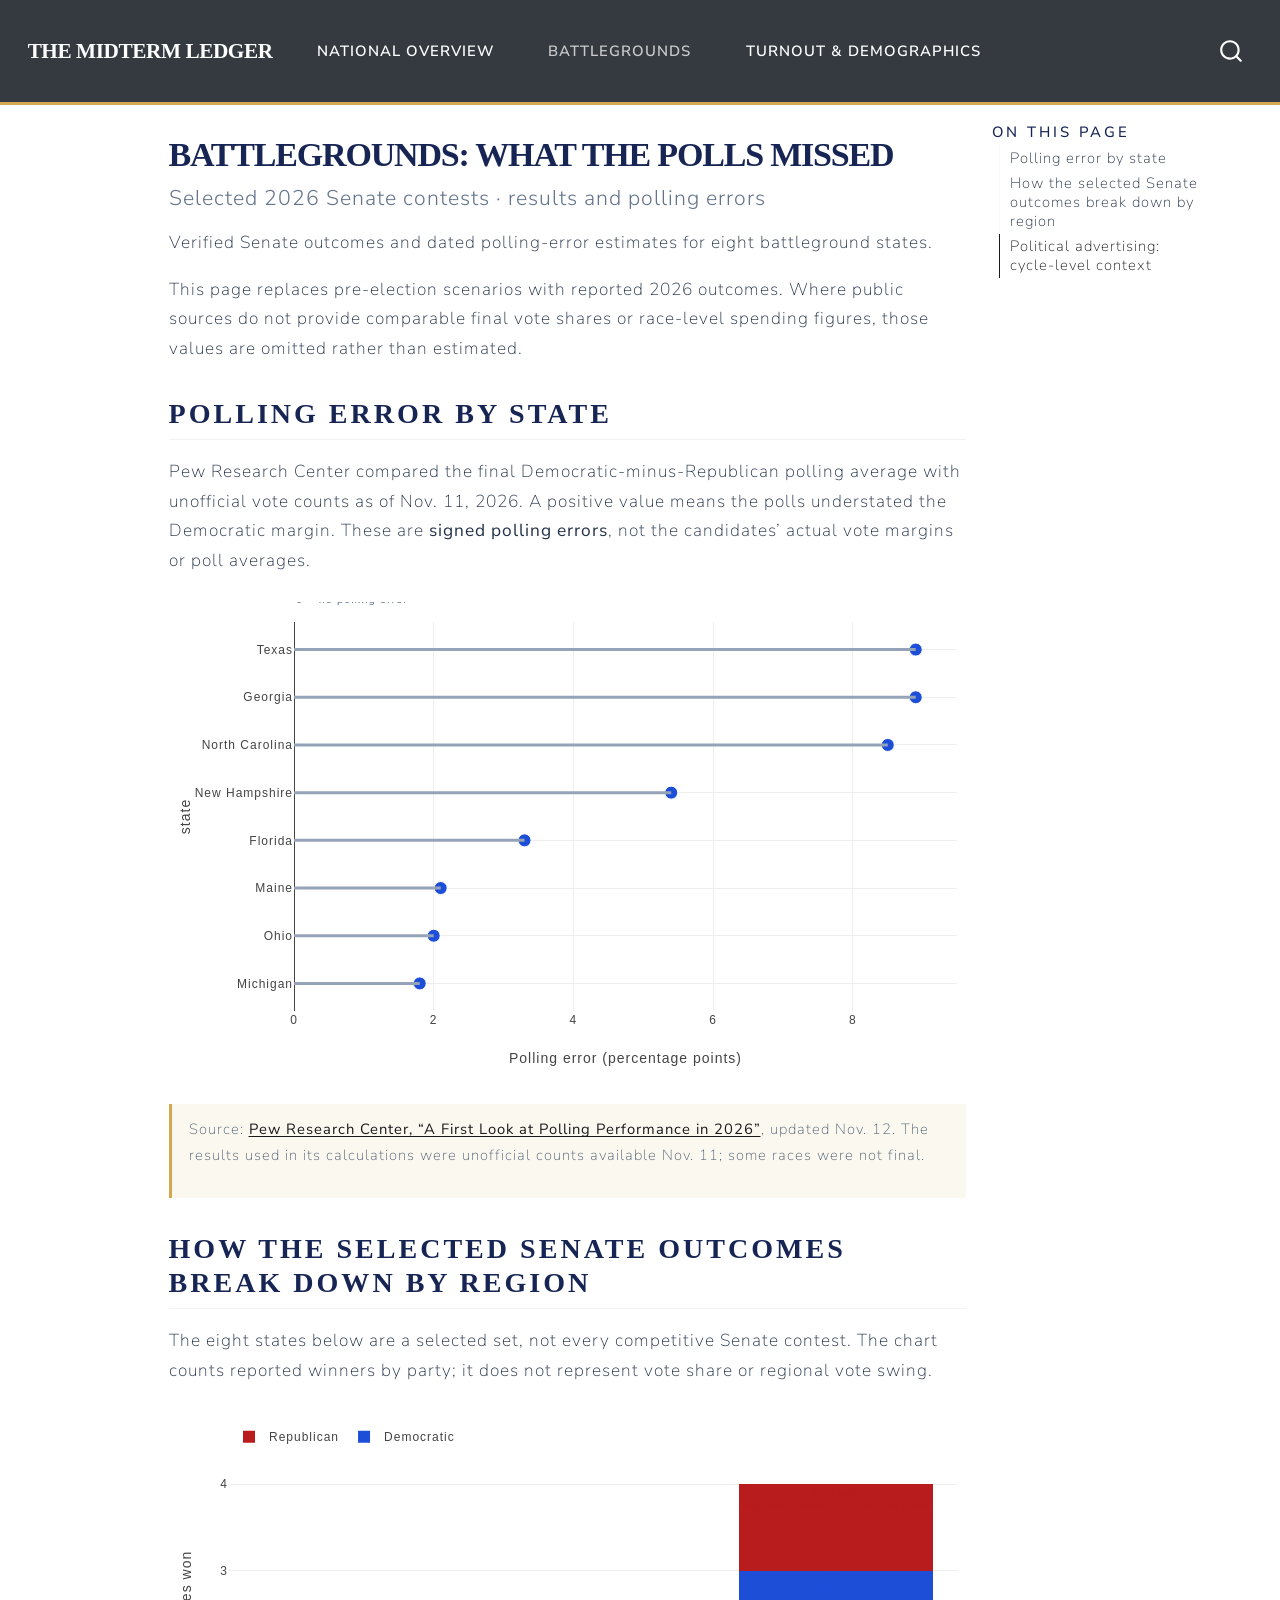
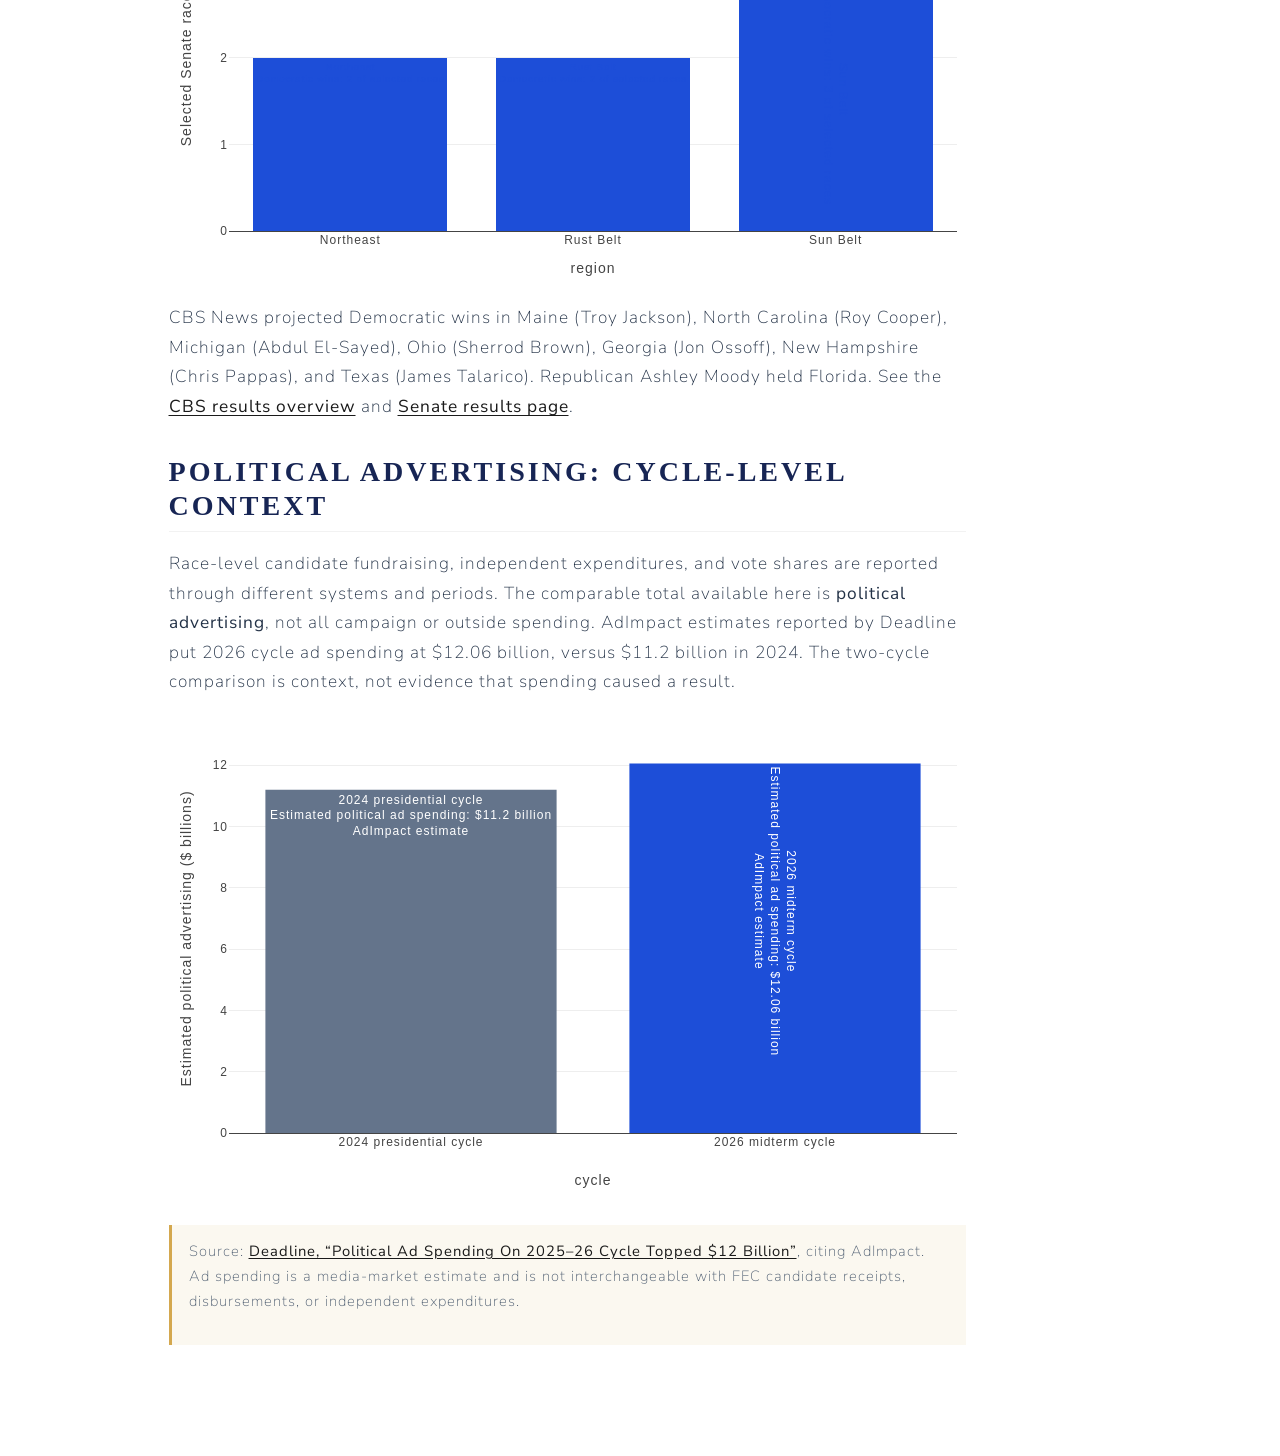
==== commit ad89b80b: "Update website with real 2026 election data and new charts" ====
--- a/docs/swing-states.html
+++ b/docs/swing-states.html
@@ -6,9 +6,9 @@
 
 <meta name="viewport" content="width=device-width, initial-scale=1.0, user-scalable=yes">
 
-<meta name="description" content="Illustrative Senate and House battleground margins and campaign finance comparisons.">
-
-<title>Battlegrounds: the close contests – The Midterm Ledger</title>
+<meta name="description" content="Verified Senate outcomes and dated polling-error estimates for eight battleground states.">
+
+<title>Battlegrounds: what the polls missed – The Midterm Ledger</title>
 <style>
 /* Default styles provided by pandoc.
 ** See https://pandoc.org/MANUAL.html#variables-for-html for config info.
@@ -133,9 +133,9 @@
     <h2 id="toc-title">On this page</h2>
    
   <ul>
-  <li><a href="#margin-and-uncertainty" id="toc-margin-and-uncertainty" class="nav-link active" data-scroll-target="#margin-and-uncertainty">Margin and uncertainty</a></li>
-  <li><a href="#fundraising-and-modeled-vote-share" id="toc-fundraising-and-modeled-vote-share" class="nav-link" data-scroll-target="#fundraising-and-modeled-vote-share">Fundraising and modeled vote share</a></li>
-  <li><a href="#scenario-inputs" id="toc-scenario-inputs" class="nav-link" data-scroll-target="#scenario-inputs">Scenario inputs</a></li>
+  <li><a href="#polling-error-by-state" id="toc-polling-error-by-state" class="nav-link active" data-scroll-target="#polling-error-by-state">Polling error by state</a></li>
+  <li><a href="#how-the-selected-senate-outcomes-break-down-by-region" id="toc-how-the-selected-senate-outcomes-break-down-by-region" class="nav-link" data-scroll-target="#how-the-selected-senate-outcomes-break-down-by-region">How the selected Senate outcomes break down by region</a></li>
+  <li><a href="#political-advertising-cycle-level-context" id="toc-political-advertising-cycle-level-context" class="nav-link" data-scroll-target="#political-advertising-cycle-level-context">Political advertising: cycle-level context</a></li>
   </ul>
 </nav>
     </div>
@@ -144,13 +144,13 @@
 
 <header id="title-block-header" class="quarto-title-block default">
 <div class="quarto-title">
-<h1 class="title">Battlegrounds: the close contests</h1>
-<p class="subtitle lead">Eight state-level snapshots · scenario data, not live polling</p>
+<h1 class="title">Battlegrounds: what the polls missed</h1>
+<p class="subtitle lead">Selected 2026 Senate contests · results and polling errors</p>
 </div>
 
 <div>
   <div class="description">
-    Illustrative Senate and House battleground margins and campaign finance comparisons.
+    Verified Senate outcomes and dated polling-error estimates for eight battleground states.
   </div>
 </div>
 
@@ -167,93 +167,43 @@
 </header>
 
 
-<p>The map is a mix of statewide Senate contests and competitive House districts. The figures below are <strong>synthetic scenario inputs</strong> designed to show how to compare races: they are not actual polls, campaign disclosures, or official Cook Political Report ratings. “Rating” is a Cook-style label for this demonstration only.</p>
-<section id="margin-and-uncertainty" class="level2">
-<h2 class="anchored" data-anchor-id="margin-and-uncertainty">Margin and uncertainty</h2>
-<p>The dot is the scenario’s Democratic two-party margin; positive values favor the Democratic candidate. The horizontal interval shows an assumed ±4-point uncertainty band, not a poll’s published margin of error.</p>
+<p>This page replaces pre-election scenarios with reported 2026 outcomes. Where public sources do not provide comparable final vote shares or race-level spending figures, those values are omitted rather than estimated.</p>
+<section id="polling-error-by-state" class="level2">
+<h2 class="anchored" data-anchor-id="polling-error-by-state">Polling error by state</h2>
+<p>Pew Research Center compared the final Democratic-minus-Republican polling average with unofficial vote counts as of Nov.&nbsp;11, 2026. A positive value means the polls understated the Democratic margin. These are <strong>signed polling errors</strong>, not the candidates’ actual vote margins or poll averages.</p>
 <div class="cell">
 <div class="cell-output-display">
-<div class="plotly html-widget html-fill-item" id="htmlwidget-a8d7ddca98f456af5743" style="width:100%;height:464px;"></div>
-<script type="application/json" data-for="htmlwidget-a8d7ddca98f456af5743">{"x":{"visdat":{"238b225c654f":["function () ","plotlyVisDat"]},"cur_data":"238b225c654f","attrs":{"238b225c654f":{"x":{},"y":{},"mode":"markers","error_x":{"type":"data","array":[4,3.7999999999999998,4.2000000000000002,4.0999999999999996,4,4.2999999999999998,4,4.2000000000000002],"visible":true,"color":"#7b8794","thickness":1.5,"width":5},"marker":{"size":12},"text":{},"hoverinfo":"text","color":{},"colors":["#c7473a","#187f78"],"alpha_stroke":1,"sizes":[10,100],"spans":[1,20],"type":"scatter"}},"layout":{"margin":{"b":40,"l":120,"t":25,"r":10},"xaxis":{"domain":[0,1],"automargin":true,"title":"Democratic two-party margin (percentage points)","zeroline":true,"zerolinecolor":"#243b53"},"yaxis":{"domain":[0,1],"automargin":true,"title":"reorder(race_label, margin)","type":"category","categoryorder":"array","categoryarray":["OH · Senate","NC · Senate","WI · WI-03","GA · Senate","AZ · AZ-01","NV · NV-03","PA · PA-07","MI · Senate"]},"legend":{"orientation":"h","x":0,"y":1.1200000000000001},"hovermode":"closest","showlegend":true},"source":"A","config":{"modeBarButtonsToAdd":["hoverclosest","hovercompare"],"showSendToCloud":false,"displayModeBar":false,"responsive":true},"data":[{"x":[1.5,-1,0.5,1],"y":["PA · PA-07","WI · WI-03","AZ · AZ-01","NV · NV-03"],"mode":"markers","error_x":{"color":"#7b8794","type":"data","array":[4,3.7999999999999998,4.2000000000000002,4.0999999999999996],"visible":true,"thickness":1.5,"width":5},"marker":{"color":"rgba(24,127,120,1)","size":12,"line":{"color":"rgba(24,127,120,1)"}},"text":["PA · PA-07<br>Scenario Democratic margin: +1.5 pp<br>Assumed uncertainty: ±4 pp<br>Illustrative rating: Toss-up","WI · WI-03<br>Scenario Democratic margin: -1 pp<br>Assumed uncertainty: ±4.2 pp<br>Illustrative rating: Lean R","AZ · AZ-01<br>Scenario Democratic margin: +0.5 pp<br>Assumed uncertainty: ±4.1 pp<br>Illustrative rating: Toss-up","NV · NV-03<br>Scenario Democratic margin: +1 pp<br>Assumed uncertainty: ±4.3 pp<br>Illustrative rating: Toss-up"],"hoverinfo":["text","text","text","text"],"type":"scatter","name":"House","textfont":{"color":"rgba(24,127,120,1)"},"error_y":{"color":"rgba(24,127,120,1)"},"line":{"color":"rgba(24,127,120,1)"},"xaxis":"x","yaxis":"y","frame":null},{"x":[2,-0.5,-2,-3],"y":["MI · Senate","GA · Senate","NC · Senate","OH · Senate"],"mode":"markers","error_x":{"color":"#7b8794","type":"data","array":[4,4.2999999999999998,4,4.2000000000000002],"visible":true,"thickness":1.5,"width":5},"marker":{"color":"rgba(199,71,58,1)","size":12,"line":{"color":"rgba(199,71,58,1)"}},"text":["MI · Senate<br>Scenario Democratic margin: +2 pp<br>Assumed uncertainty: ±3.8 pp<br>Illustrative rating: Toss-up","GA · Senate<br>Scenario Democratic margin: -0.5 pp<br>Assumed uncertainty: ±4 pp<br>Illustrative rating: Toss-up","NC · Senate<br>Scenario Democratic margin: -2 pp<br>Assumed uncertainty: ±4 pp<br>Illustrative rating: Lean R","OH · Senate<br>Scenario Democratic margin: -3 pp<br>Assumed uncertainty: ±4.2 pp<br>Illustrative rating: Lean R"],"hoverinfo":["text","text","text","text"],"type":"scatter","name":"Senate","textfont":{"color":"rgba(199,71,58,1)"},"error_y":{"color":"rgba(199,71,58,1)"},"line":{"color":"rgba(199,71,58,1)"},"xaxis":"x","yaxis":"y","frame":null}],"highlight":{"on":"plotly_click","persistent":false,"dynamic":false,"selectize":false,"opacityDim":0.20000000000000001,"selected":{"opacity":1},"debounce":0},"shinyEvents":["plotly_hover","plotly_click","plotly_selected","plotly_relayout","plotly_brushed","plotly_brushing","plotly_clickannotation","plotly_doubleclick","plotly_deselect","plotly_afterplot","plotly_sunburstclick"],"base_url":"https://plot.ly"},"evals":[],"jsHooks":[]}</script>
-</div>
+<div class="plotly html-widget html-fill-item" id="htmlwidget-67318804fc95f43ed48a" style="width:100%;height:464px;"></div>
+<script type="application/json" data-for="htmlwidget-67318804fc95f43ed48a">{"x":{"visdat":{"52c15ea7bfb8":["function () ","plotlyVisDat"]},"cur_data":"52c15ea7bfb8","attrs":{"52c15ea7bfb8":{"x":{},"y":{},"mode":"markers","marker":{"size":13,"color":"#1d4ed8","line":{"color":"white","width":1}},"text":{},"hoverinfo":"text","alpha_stroke":1,"sizes":[10,100],"spans":[1,20],"type":"scatter"},"52c15ea7bfb8.1":{"x":0,"y":{},"xend":{},"yend":{},"type":"scatter","mode":"lines","line":{"color":"#94a3b8","width":3},"showlegend":false,"hoverinfo":"skip","inherit":false}},"layout":{"margin":{"b":55,"l":125,"t":20,"r":10},"xaxis":{"domain":[0,1],"automargin":true,"title":"Polling error (percentage points)","rangemode":"tozero"},"yaxis":{"domain":[0,1],"automargin":true,"title":"state","type":"category","categoryorder":"array","categoryarray":["Michigan","Ohio","Maine","Florida","New Hampshire","North Carolina","Georgia","Texas"]},"annotations":[{"x":0,"y":1.0800000000000001,"xref":"x","yref":"paper","text":"0 = no polling error","showarrow":false,"xanchor":"left","font":{"size":11,"color":"#64748b"}}],"hovermode":"closest","showlegend":false},"source":"A","config":{"modeBarButtonsToAdd":["hoverclosest","hovercompare"],"showSendToCloud":false,"displayModeBar":false,"responsive":true},"data":[{"x":[8.9000000000000004,8.9000000000000004,8.5,5.4000000000000004,3.2999999999999998,2.1000000000000001,2,1.8],"y":["Texas","Georgia","North Carolina","New Hampshire","Florida","Maine","Ohio","Michigan"],"mode":"markers","marker":{"color":"#1d4ed8","size":13,"line":{"color":"white","width":1}},"text":["Texas<br>Polling error: +8.9 points<br>Polls understated the Democratic margin","Georgia<br>Polling error: +8.9 points<br>Polls understated the Democratic margin","North Carolina<br>Polling error: +8.5 points<br>Polls understated the Democratic margin","New Hampshire<br>Polling error: +5.4 points<br>Polls understated the Democratic margin","Florida<br>Polling error: +3.3 points<br>Polls understated the Democratic margin","Maine<br>Polling error: +2.1 points<br>Polls understated the Democratic margin","Ohio<br>Polling error: +2 points<br>Polls understated the Democratic margin","Michigan<br>Polling error: +1.8 points<br>Polls understated the Democratic margin"],"hoverinfo":["text","text","text","text","text","text","text","text"],"type":"scatter","error_y":{"color":"rgba(31,119,180,1)"},"error_x":{"color":"rgba(31,119,180,1)"},"line":{"color":"rgba(31,119,180,1)"},"xaxis":"x","yaxis":"y","frame":null},{"x":[0,8.9000000000000004,null,0,8.9000000000000004,null,0,8.5,null,0,5.4000000000000004,null,0,3.2999999999999998,null,0,2.1000000000000001,null,0,2,null,0,1.8],"y":["Texas","Texas",null,"Georgia","Georgia",null,"North Carolina","North Carolina",null,"New Hampshire","New Hampshire",null,"Florida","Florida",null,"Maine","Maine",null,"Ohio","Ohio",null,"Michigan","Michigan"],"type":"scatter","mode":"lines","line":{"color":"#94a3b8","width":3},"showlegend":false,"hoverinfo":["skip","skip",null,"skip","skip",null,"skip","skip",null,"skip","skip",null,"skip","skip",null,"skip","skip",null,"skip","skip",null,"skip","skip"],"marker":{"color":"rgba(255,127,14,1)","line":{"color":"rgba(255,127,14,1)"}},"error_y":{"color":"rgba(255,127,14,1)"},"error_x":{"color":"rgba(255,127,14,1)"},"xaxis":"x","yaxis":"y","frame":null}],"highlight":{"on":"plotly_click","persistent":false,"dynamic":false,"selectize":false,"opacityDim":0.20000000000000001,"selected":{"opacity":1},"debounce":0},"shinyEvents":["plotly_hover","plotly_click","plotly_selected","plotly_relayout","plotly_brushed","plotly_brushing","plotly_clickannotation","plotly_doubleclick","plotly_deselect","plotly_afterplot","plotly_sunburstclick"],"base_url":"https://plot.ly"},"evals":[],"jsHooks":[]}</script>
+</div>
+</div>
+<div class="source-note">
+<p>Source: <a href="https://www.pewresearch.org/short-reads/2026/11/12/a-first-look-at-polling-performance-in-2026/">Pew Research Center, “A First Look at Polling Performance in 2026”</a>, updated Nov.&nbsp;12. The results used in its calculations were unofficial counts available Nov.&nbsp;11; some races were not final.</p>
 </div>
 </section>
-<section id="fundraising-and-modeled-vote-share" class="level2">
-<h2 class="anchored" data-anchor-id="fundraising-and-modeled-vote-share">Fundraising and modeled vote share</h2>
-<p>Each point is a race. The horizontal axis combines both candidates’ scenario fundraising totals; the vertical axis translates the assumed margin into a Democratic two-party vote share. A larger combined fundraising total does not imply a closer race or a causal effect on vote share.</p>
+<section id="how-the-selected-senate-outcomes-break-down-by-region" class="level2">
+<h2 class="anchored" data-anchor-id="how-the-selected-senate-outcomes-break-down-by-region">How the selected Senate outcomes break down by region</h2>
+<p>The eight states below are a selected set, not every competitive Senate contest. The chart counts reported winners by party; it does not represent vote share or regional vote swing.</p>
 <div class="cell">
 <div class="cell-output-display">
-<div class="plotly html-widget html-fill-item" id="htmlwidget-cff902f60a984673f8d8" style="width:100%;height:464px;"></div>
-<script type="application/json" data-for="htmlwidget-cff902f60a984673f8d8">{"x":{"visdat":{"238b3934793b":["function () ","plotlyVisDat"]},"cur_data":"238b3934793b","attrs":{"238b3934793b":{"x":{},"y":{},"mode":"markers","text":{},"marker":{"size":15,"line":{"color":"white","width":1}},"hoverinfo":"text","color":{},"colors":["#c7473a","#187f78"],"alpha_stroke":1,"sizes":[10,100],"spans":[1,20],"type":"scatter"}},"layout":{"margin":{"b":40,"l":60,"t":20,"r":10},"xaxis":{"domain":[0,1],"automargin":true,"title":"Combined candidate fundraising (illustrative $ millions)"},"yaxis":{"domain":[0,1],"automargin":true,"title":"Modeled Democratic two-party vote share (%)","range":[45,55]},"legend":{"title":{"text":"Illustrative rating"}},"hovermode":"closest","showlegend":true},"source":"A","config":{"modeBarButtonsToAdd":["hoverclosest","hovercompare"],"showSendToCloud":false,"displayModeBar":false,"responsive":true},"data":[{"x":[8.5,40,41],"y":[49.5,49,48.5],"mode":"markers","text":["WI · WI-03<br>Combined scenario funds: $8.5m<br>Modeled Democratic share: 49.5%<br>Democratic funds: $3.8m<br>Republican funds: $4.7m","NC · Senate<br>Combined scenario funds: $40m<br>Modeled Democratic share: 49%<br>Democratic funds: $17m<br>Republican funds: $23m","OH · Senate<br>Combined scenario funds: $41m<br>Modeled Democratic share: 48.5%<br>Democratic funds: $15m<br>Republican funds: $26m"],"marker":{"color":"rgba(24,127,120,1)","size":15,"line":{"color":"white","width":1}},"hoverinfo":["text","text","text"],"type":"scatter","name":"Lean R","textfont":{"color":"rgba(24,127,120,1)"},"error_y":{"color":"rgba(24,127,120,1)"},"error_x":{"color":"rgba(24,127,120,1)"},"line":{"color":"rgba(24,127,120,1)"},"xaxis":"x","yaxis":"y","frame":null},{"x":[11.300000000000001,45.5,9.5,41,9.4000000000000004],"y":[50.75,51,50.25,49.75,50.5],"mode":"markers","text":["PA · PA-07<br>Combined scenario funds: $11.3m<br>Modeled Democratic share: 50.8%<br>Democratic funds: $5.2m<br>Republican funds: $6.1m","MI · Senate<br>Combined scenario funds: $45.5m<br>Modeled Democratic share: 51%<br>Democratic funds: $24m<br>Republican funds: $21.5m","AZ · AZ-01<br>Combined scenario funds: $9.5m<br>Modeled Democratic share: 50.2%<br>Democratic funds: $4.5m<br>Republican funds: $5m","GA · Senate<br>Combined scenario funds: $41m<br>Modeled Democratic share: 49.8%<br>Democratic funds: $19m<br>Republican funds: $22m","NV · NV-03<br>Combined scenario funds: $9.4m<br>Modeled Democratic share: 50.5%<br>Democratic funds: $5m<br>Republican funds: $4.4m"],"marker":{"color":"rgba(199,71,58,1)","size":15,"line":{"color":"white","width":1}},"hoverinfo":["text","text","text","text","text"],"type":"scatter","name":"Toss-up","textfont":{"color":"rgba(199,71,58,1)"},"error_y":{"color":"rgba(199,71,58,1)"},"error_x":{"color":"rgba(199,71,58,1)"},"line":{"color":"rgba(199,71,58,1)"},"xaxis":"x","yaxis":"y","frame":null}],"highlight":{"on":"plotly_click","persistent":false,"dynamic":false,"selectize":false,"opacityDim":0.20000000000000001,"selected":{"opacity":1},"debounce":0},"shinyEvents":["plotly_hover","plotly_click","plotly_selected","plotly_relayout","plotly_brushed","plotly_brushing","plotly_clickannotation","plotly_doubleclick","plotly_deselect","plotly_afterplot","plotly_sunburstclick"],"base_url":"https://plot.ly"},"evals":[],"jsHooks":[]}</script>
+<div class="plotly html-widget html-fill-item" id="htmlwidget-1ea86ff277049877dde8" style="width:100%;height:464px;"></div>
+<script type="application/json" data-for="htmlwidget-1ea86ff277049877dde8">{"x":{"visdat":{"52c15b844e6f":["function () ","plotlyVisDat"]},"cur_data":"52c15b844e6f","attrs":{"52c15b844e6f":{"x":{},"y":{},"text":{},"hoverinfo":"text","color":{},"colors":["#1d4ed8","#b91c1c"],"alpha_stroke":1,"sizes":[10,100],"spans":[1,20],"type":"bar"}},"layout":{"margin":{"b":45,"l":60,"t":30,"r":10},"barmode":"stack","xaxis":{"domain":[0,1],"automargin":true,"title":"region","type":"category","categoryorder":"array","categoryarray":["Northeast","Rust Belt","Sun Belt"]},"yaxis":{"domain":[0,1],"automargin":true,"title":"Selected Senate races won","dtick":1},"legend":{"orientation":"h","x":0,"y":1.1200000000000001},"hovermode":"closest","showlegend":true},"source":"A","config":{"modeBarButtonsToAdd":["hoverclosest","hovercompare"],"showSendToCloud":false,"displayModeBar":false,"responsive":true},"data":[{"x":["Northeast","Rust Belt","Sun Belt"],"y":[2,2,3],"text":["Northeast<br>Democratic wins: 2 of selected races","Rust Belt<br>Democratic wins: 2 of selected races","Sun Belt<br>Democratic wins: 3 of selected races"],"hoverinfo":["text","text","text"],"type":"bar","name":"Democratic","marker":{"color":"rgba(29,78,216,1)","line":{"color":"rgba(29,78,216,1)"}},"textfont":{"color":"rgba(29,78,216,1)"},"error_y":{"color":"rgba(29,78,216,1)"},"error_x":{"color":"rgba(29,78,216,1)"},"xaxis":"x","yaxis":"y","frame":null},{"x":["Northeast","Rust Belt","Sun Belt"],"y":[0,0,1],"text":["Northeast<br>Republican wins: 0 of selected races","Rust Belt<br>Republican wins: 0 of selected races","Sun Belt<br>Republican wins: 1 of selected races"],"hoverinfo":["text","text","text"],"type":"bar","name":"Republican","marker":{"color":"rgba(185,28,28,1)","line":{"color":"rgba(185,28,28,1)"}},"textfont":{"color":"rgba(185,28,28,1)"},"error_y":{"color":"rgba(185,28,28,1)"},"error_x":{"color":"rgba(185,28,28,1)"},"xaxis":"x","yaxis":"y","frame":null}],"highlight":{"on":"plotly_click","persistent":false,"dynamic":false,"selectize":false,"opacityDim":0.20000000000000001,"selected":{"opacity":1},"debounce":0},"shinyEvents":["plotly_hover","plotly_click","plotly_selected","plotly_relayout","plotly_brushed","plotly_brushing","plotly_clickannotation","plotly_doubleclick","plotly_deselect","plotly_afterplot","plotly_sunburstclick"],"base_url":"https://plot.ly"},"evals":[],"jsHooks":[]}</script>
+</div>
+</div>
+<p>CBS News projected Democratic wins in Maine (Troy Jackson), North Carolina (Roy Cooper), Michigan (Abdul El-Sayed), Ohio (Sherrod Brown), Georgia (Jon Ossoff), New Hampshire (Chris Pappas), and Texas (James Talarico). Republican Ashley Moody held Florida. See the <a href="https://www.cbsnews.com/news/2026-midterm-election-results-where-democrats-won/">CBS results overview</a> and <a href="https://www.cbsnews.com/live-updates/senate-election-results-2026/">Senate results page</a>.</p>
+</section>
+<section id="political-advertising-cycle-level-context" class="level2">
+<h2 class="anchored" data-anchor-id="political-advertising-cycle-level-context">Political advertising: cycle-level context</h2>
+<p>Race-level candidate fundraising, independent expenditures, and vote shares are reported through different systems and periods. The comparable total available here is <strong>political advertising</strong>, not all campaign or outside spending. AdImpact estimates reported by Deadline put 2026 cycle ad spending at $12.06 billion, versus $11.2 billion in 2024. The two-cycle comparison is context, not evidence that spending caused a result.</p>
+<div class="cell">
+<div class="cell-output-display">
+<div class="plotly html-widget html-fill-item" id="htmlwidget-8f1a2c67655d3d4ab420" style="width:100%;height:464px;"></div>
+<script type="application/json" data-for="htmlwidget-8f1a2c67655d3d4ab420">{"x":{"visdat":{"52c15577f17d":["function () ","plotlyVisDat"]},"cur_data":"52c15577f17d","attrs":{"52c15577f17d":{"x":{},"y":{},"marker":{"color":["#64748b","#1d4ed8"]},"text":{},"hoverinfo":"text","alpha_stroke":1,"sizes":[10,100],"spans":[1,20],"type":"bar"}},"layout":{"margin":{"b":55,"l":60,"t":20,"r":10},"xaxis":{"domain":[0,1],"automargin":true,"title":"cycle","type":"category","categoryorder":"array","categoryarray":["2024 presidential cycle","2026 midterm cycle"]},"yaxis":{"domain":[0,1],"automargin":true,"title":"Estimated political advertising ($ billions)","rangemode":"tozero"},"hovermode":"closest","showlegend":false},"source":"A","config":{"modeBarButtonsToAdd":["hoverclosest","hovercompare"],"showSendToCloud":false,"displayModeBar":false,"responsive":true},"data":[{"x":["2024 presidential cycle","2026 midterm cycle"],"y":[11.199999999999999,12.06],"marker":{"color":["#64748b","#1d4ed8"],"line":{"color":"rgba(31,119,180,1)"}},"text":["2024 presidential cycle<br>Estimated political ad spending: $11.2 billion<br>AdImpact estimate","2026 midterm cycle<br>Estimated political ad spending: $12.06 billion<br>AdImpact estimate"],"hoverinfo":["text","text"],"type":"bar","error_y":{"color":"rgba(31,119,180,1)"},"error_x":{"color":"rgba(31,119,180,1)"},"xaxis":"x","yaxis":"y","frame":null}],"highlight":{"on":"plotly_click","persistent":false,"dynamic":false,"selectize":false,"opacityDim":0.20000000000000001,"selected":{"opacity":1},"debounce":0},"shinyEvents":["plotly_hover","plotly_click","plotly_selected","plotly_relayout","plotly_brushed","plotly_brushing","plotly_clickannotation","plotly_doubleclick","plotly_deselect","plotly_afterplot","plotly_sunburstclick"],"base_url":"https://plot.ly"},"evals":[],"jsHooks":[]}</script>
 </div>
 </div>
 <div class="source-note">
-<p>All margins, uncertainty bands, fundraising totals, modeled shares, and ratings in these charts are fabricated for demonstration. State/race labels identify plausible contest types; candidates are intentionally unnamed. Fundraising is in illustrative millions of dollars, with no claim about actual receipts or disbursements.</p>
-</div>
-</section>
-<section id="scenario-inputs" class="level2">
-<h2 class="anchored" data-anchor-id="scenario-inputs">Scenario inputs</h2>
-<table class="caption-top table">
-<thead>
-<tr class="header">
-<th style="text-align: left;">State</th>
-<th style="text-align: left;">Example contest</th>
-<th style="text-align: left;">Rating label</th>
-<th style="text-align: right;">Scenario margin</th>
-</tr>
-</thead>
-<tbody>
-<tr class="odd">
-<td style="text-align: left;">Pennsylvania</td>
-<td style="text-align: left;">PA-07 (House)</td>
-<td style="text-align: left;">Toss-up</td>
-<td style="text-align: right;">+1.5 pp</td>
-</tr>
-<tr class="even">
-<td style="text-align: left;">Michigan</td>
-<td style="text-align: left;">Senate</td>
-<td style="text-align: left;">Toss-up</td>
-<td style="text-align: right;">+2.0 pp</td>
-</tr>
-<tr class="odd">
-<td style="text-align: left;">Wisconsin</td>
-<td style="text-align: left;">WI-03 (House)</td>
-<td style="text-align: left;">Lean R</td>
-<td style="text-align: right;">−1.0 pp</td>
-</tr>
-<tr class="even">
-<td style="text-align: left;">Arizona</td>
-<td style="text-align: left;">AZ-01 (House)</td>
-<td style="text-align: left;">Toss-up</td>
-<td style="text-align: right;">+0.5 pp</td>
-</tr>
-<tr class="odd">
-<td style="text-align: left;">Georgia</td>
-<td style="text-align: left;">Senate</td>
-<td style="text-align: left;">Toss-up</td>
-<td style="text-align: right;">−0.5 pp</td>
-</tr>
-<tr class="even">
-<td style="text-align: left;">Nevada</td>
-<td style="text-align: left;">NV-03 (House)</td>
-<td style="text-align: left;">Toss-up</td>
-<td style="text-align: right;">+1.0 pp</td>
-</tr>
-<tr class="odd">
-<td style="text-align: left;">North Carolina</td>
-<td style="text-align: left;">Senate</td>
-<td style="text-align: left;">Lean R</td>
-<td style="text-align: right;">−2.0 pp</td>
-</tr>
-<tr class="even">
-<td style="text-align: left;">Ohio</td>
-<td style="text-align: left;">Senate</td>
-<td style="text-align: left;">Lean R</td>
-<td style="text-align: right;">−3.0 pp</td>
-</tr>
-</tbody>
-</table>
-<p>These are a teaching dataset, not a ranking. A serious race comparison should date each poll and finance report, distinguish candidate committees from outside spending, and document the rating source.</p>
+<p>Source: <a href="https://deadline.com/2026/11/midterm-ad-spending-record-1237226451/">Deadline, “Political Ad Spending On 2025–26 Cycle Topped $12 Billion”</a>, citing AdImpact. Ad spending is a media-market estimate and is not interchangeable with FEC candidate receipts, disbursements, or independent expenditures.</p>
+</div>
 
 
 </section>
--- a/docs/styles.css
+++ b/docs/styles.css
@@ -1,25 +1,32 @@
 :root {
-  --ink: #243b53;
-  --muted: #627d98;
-  --accent: #187f78;
-  --warm: #c7473a;
-  --paper: #f5f6f4;
-  --rule: #d9e2ec;
+  --ink: #172554;
+  --muted: #64748b;
+  --rule: #dbe3ec;
+  --paper: #f7f8fa;
+  --dem: #1d4ed8;
+  --rep: #b91c1c;
+  --gold: #d4a84f;
 }
 
 body {
-  color: #243b53;
+  color: #233247;
   background: #fff;
-  font-size: 1.03rem;
+  font-size: 1.02rem;
   line-height: 1.7;
 }
 
 .navbar {
-  border-bottom: 3px solid #e7a63f;
+  border-bottom: 3px solid var(--gold);
+}
+
+.navbar-brand,
+h1,
+h2,
+h3 {
+  font-family: Georgia, "Times New Roman", serif;
 }
 
 .navbar-brand {
-  font-family: Georgia, "Times New Roman", serif;
   font-weight: 700;
   letter-spacing: -0.02em;
 }
@@ -28,61 +35,90 @@
 h2,
 h3 {
   color: var(--ink);
-  font-family: Georgia, "Times New Roman", serif;
 }
 
 h1 {
   letter-spacing: -0.035em;
 }
 
-.quarto-title-meta,
-.subtitle {
+.subtitle,
+.quarto-title-meta {
   color: var(--muted);
 }
 
-.lead {
-  max-width: 62rem;
-  margin: 1.25rem 0 2rem;
-  color: #486581;
-  font-size: 1.15rem;
+.hero {
+  margin: 0.75rem 0 2rem;
+  padding: clamp(1.5rem, 4vw, 3.25rem);
+  border-radius: 0.6rem;
+  background:
+    radial-gradient(circle at 90% 15%, rgb(212 168 79 / 28%), transparent 30%),
+    linear-gradient(125deg, #10204a, #1d3d73 72%, #285c93);
+  color: #fff;
+  box-shadow: 0 12px 30px rgb(23 37 84 / 16%);
+}
+
+.hero .eyebrow {
+  margin: 0 0 0.8rem;
+  color: #e8c978;
+  font-size: 0.78rem;
+  font-weight: 800;
+  letter-spacing: 0.13em;
+}
+
+.hero h1 {
+  max-width: 46rem;
+  margin: 0 0 0.8rem;
+  color: #fff;
+  font-size: clamp(2rem, 4vw, 3.35rem);
+}
+
+.hero p:last-child {
+  max-width: 56rem;
+  margin-bottom: 0;
+  color: rgb(255 255 255 / 88%);
+  font-size: 1.12rem;
 }
 
 .kpi-grid {
   display: grid;
-  grid-template-columns: repeat(3, minmax(0, 1fr));
+  grid-template-columns: repeat(4, minmax(0, 1fr));
   gap: 1rem;
   margin: 1.5rem 0 2.5rem;
 }
 
 .kpi-card {
-  min-height: 145px;
-  padding: 1.25rem 1.4rem;
+  min-height: 150px;
+  padding: 1.15rem 1.25rem;
   border: 1px solid var(--rule);
-  border-top: 4px solid var(--accent);
-  border-radius: 0.35rem;
+  border-top: 4px solid var(--gold);
+  border-radius: 0.45rem;
   background: var(--paper);
-  box-shadow: 0 3px 12px rgb(36 59 83 / 6%);
+  box-shadow: 0 4px 14px rgb(15 23 42 / 6%);
+}
+
+.kpi-card.dem-card {
+  border-top-color: var(--dem);
 }
 
 .kpi-label,
 .kpi-note {
   display: block;
   color: var(--muted);
-  font-size: 0.87rem;
+  font-size: 0.83rem;
 }
 
 .kpi-label {
-  font-weight: 700;
-  letter-spacing: 0.035em;
+  font-weight: 800;
+  letter-spacing: 0.045em;
   text-transform: uppercase;
 }
 
 .kpi-value {
   display: block;
-  margin: 0.15rem 0;
+  margin: 0.2rem 0 0.35rem;
   color: var(--ink);
   font-family: Georgia, "Times New Roman", serif;
-  font-size: 2.5rem;
+  font-size: clamp(1.75rem, 2.4vw, 2.4rem);
   font-weight: 700;
   line-height: 1.15;
 }
@@ -92,28 +128,29 @@
 }
 
 .source-note {
-  margin: 0.5rem 0 2rem;
-  padding: 0.7rem 1rem;
-  border-left: 3px solid #e7a63f;
+  margin: 0.6rem 0 2rem;
+  padding: 0.8rem 1rem;
+  border-left: 3px solid var(--gold);
   background: #fbf8f0;
-  color: #52667a;
-  font-size: 0.88rem;
+  color: #526174;
+  font-size: 0.87rem;
 }
 
 .callout {
-  border-radius: 0.35rem;
+  border-radius: 0.4rem;
 }
 
 .plotly,
 .html-widget {
   max-width: 100%;
-  margin: 0.5rem 0 1.5rem;
+  margin: 0.6rem 0 1.6rem;
+  border-radius: 0.4rem;
 }
 
 .dataTables_wrapper {
   margin: 1.25rem 0 2rem;
-  color: var(--ink);
-  font-size: 0.93rem;
+  color: #233247;
+  font-size: 0.92rem;
 }
 
 table.dataTable thead th {
@@ -123,17 +160,33 @@
 }
 
 table.dataTable tbody tr:nth-child(even) {
-  background-color: #f5f6f4;
+  background-color: var(--paper);
 }
 
 .dataTables_filter input,
 .dataTables_length select {
   border: 1px solid var(--rule);
-  border-radius: 0.25rem;
+  border-radius: 0.3rem;
   padding: 0.3rem 0.45rem;
 }
 
-@media (max-width: 700px) {
+.pagination > .active > a,
+.pagination > .active > a:hover {
+  border-color: var(--dem) !important;
+  background-color: var(--dem) !important;
+}
+
+a {
+  text-underline-offset: 0.16em;
+}
+
+@media (max-width: 900px) {
+  .kpi-grid {
+    grid-template-columns: repeat(2, minmax(0, 1fr));
+  }
+}
+
+@media (max-width: 600px) {
   .kpi-grid {
     grid-template-columns: 1fr;
   }
